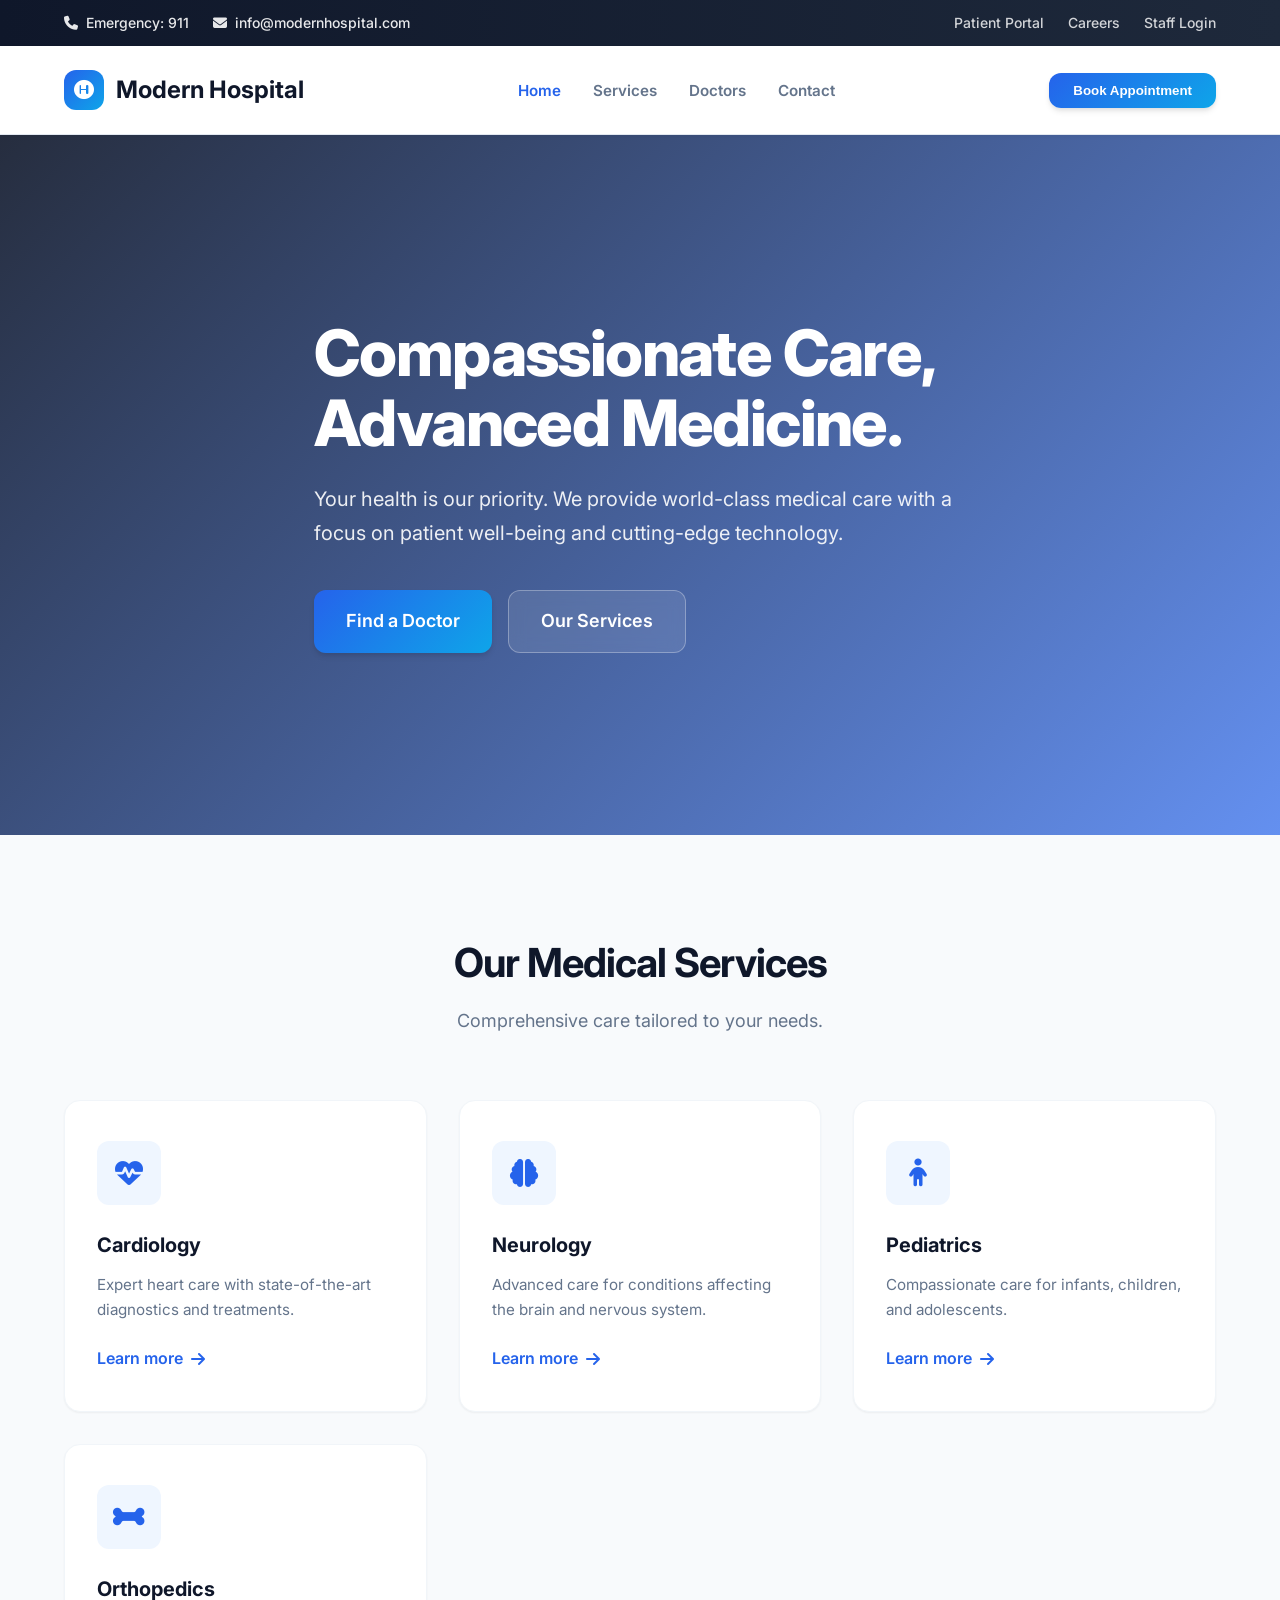
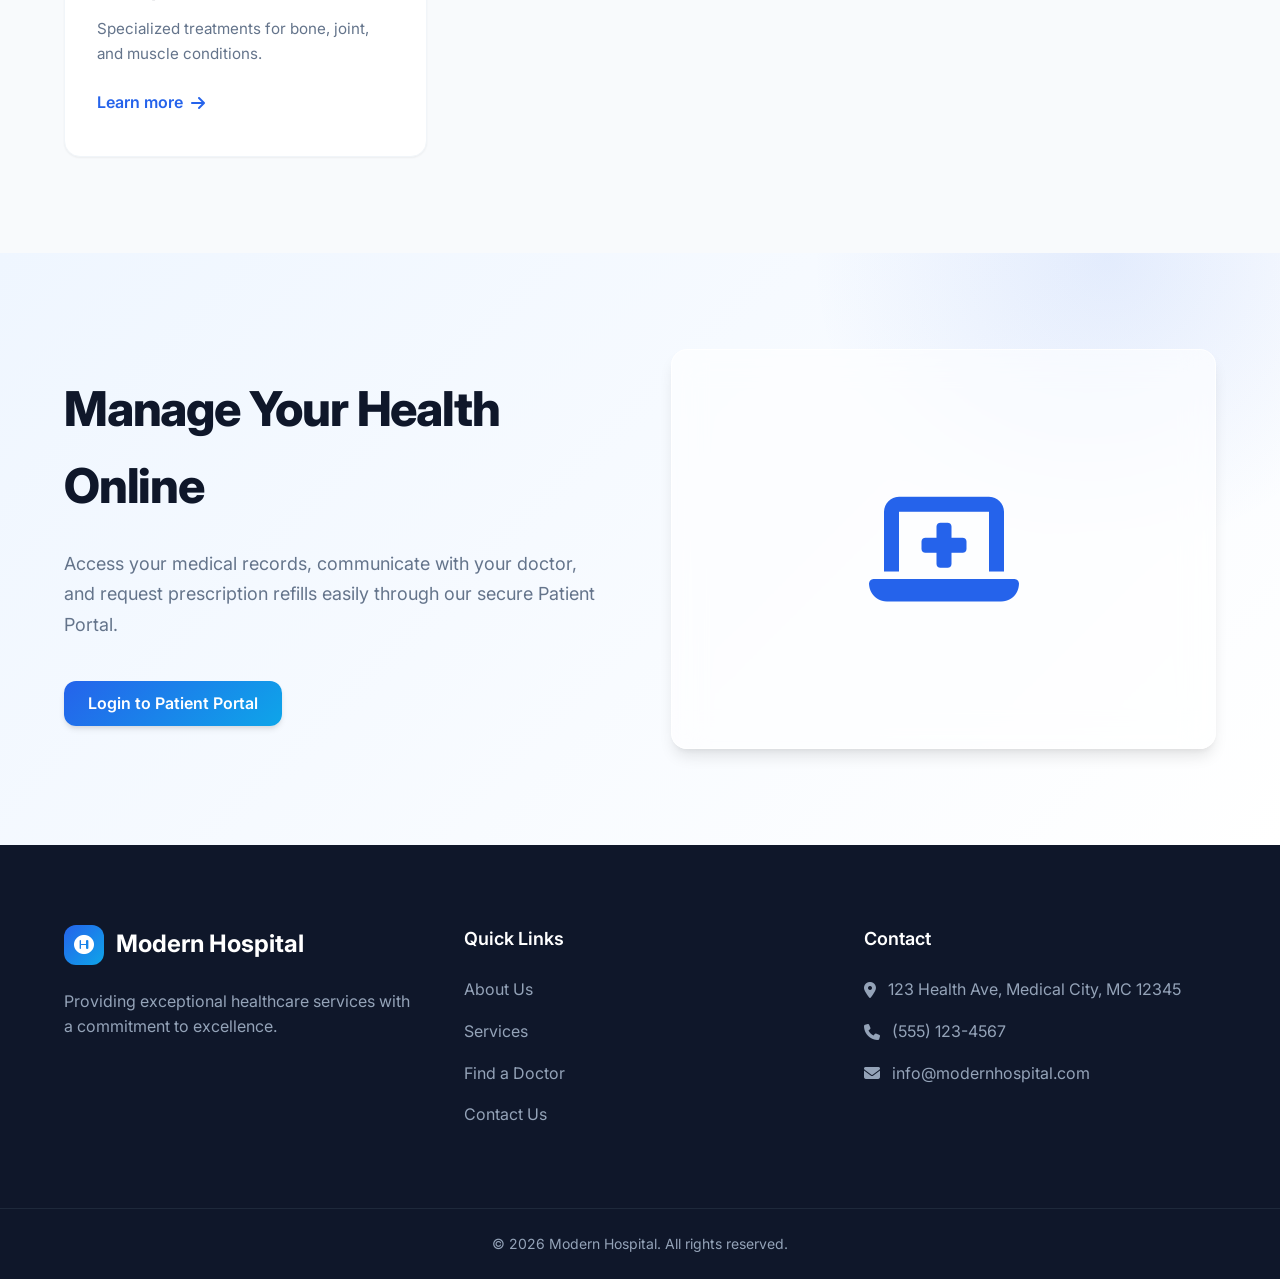
==== index.html @ 38a1ebb5 "Add files via upload" ====
<!DOCTYPE html>
<html lang="en">
<head>
    <meta charset="UTF-8">
    <meta name="viewport" content="width=device-width, initial-scale=1.0">
    <meta name="description" content="Modern and Trustworthy Hospital - Providing world-class healthcare.">
    <title>Modern Hospital | World-Class Healthcare</title>
    <link rel="stylesheet" href="style.css">
    <!-- Google Fonts -->
    <link rel="preconnect" href="https://fonts.googleapis.com">
    <link rel="preconnect" href="https://fonts.gstatic.com" crossorigin>
    <link href="https://fonts.googleapis.com/css2?family=Inter:wght@300;400;500;600;700&display=swap" rel="stylesheet">
    <!-- FontAwesome for icons -->
    <link rel="stylesheet" href="https://cdnjs.cloudflare.com/ajax/libs/font-awesome/6.4.0/css/all.min.css">
</head>
<body>
    <!-- Top Bar -->
    <div class="top-bar">
        <div class="container top-bar-content">
            <div class="contact-info">
                <span><i class="fas fa-phone"></i> Emergency: 911</span>
                <span><i class="fas fa-envelope"></i> info@modernhospital.com</span>
            </div>
            <div class="quick-links" id="topbarLinks">
                <!-- Dynamically populated by JS based on Auth state -->
                <a href="login.html">Patient Portal</a>
                <a href="#">Careers</a>
                <a href="login.html">Staff Login</a>
            </div>
        </div>
    </div>

    <!-- Header / Navigation -->
    <header class="header">
        <div class="container header-content">
            <div class="logo">
                <i class="fas fa-hospital-symbol"></i>
                <span>Modern <strong>Hospital</strong></span>
            </div>
            <nav class="main-nav">
                <ul>
                    <li><a href="index.html" class="active">Home</a></li>
                    <li><a href="#services">Services</a></li>
                    <li><a href="doctors.html">Doctors</a></li>
                    <li><a href="#contact">Contact</a></li>
                </ul>
            </nav>
            <div class="header-actions" id="headerActions">
                <button class="btn btn-primary" onclick="handleBookAppointment()">Book Appointment</button>
            </div>
        </div>
    </header>

    <!-- Hero Section -->
    <section id="about" class="hero">
        <div class="hero-overlay"></div>
        <div class="container hero-content">
            <h1>Compassionate Care, <br>Advanced Medicine.</h1>
            <p>Your health is our priority. We provide world-class medical care with a focus on patient well-being and cutting-edge technology.</p>
            <div class="hero-buttons">
                <a href="doctors.html" class="btn btn-primary btn-large">Find a Doctor</a>
                <a href="#services" class="btn btn-secondary btn-large">Our Services</a>
            </div>
        </div>
    </section>

    <!-- Services Overview -->
    <section id="services" class="services section">
        <div class="container">
            <div class="section-header">
                <h2>Our Medical Services</h2>
                <p>Comprehensive care tailored to your needs.</p>
            </div>
            <div class="services-grid">
                <!-- Cardiology -->
                <div class="service-card">
                    <div class="icon-wrapper">
                        <i class="fas fa-heartbeat"></i>
                    </div>
                    <h3>Cardiology</h3>
                    <p>Expert heart care with state-of-the-art diagnostics and treatments.</p>
                    <a href="#" class="service-link">Learn more <i class="fas fa-arrow-right"></i></a>
                </div>
                <!-- Neurology -->
                <div class="service-card">
                    <div class="icon-wrapper">
                        <i class="fas fa-brain"></i>
                    </div>
                    <h3>Neurology</h3>
                    <p>Advanced care for conditions affecting the brain and nervous system.</p>
                    <a href="#" class="service-link">Learn more <i class="fas fa-arrow-right"></i></a>
                </div>
                <!-- Pediatrics -->
                <div class="service-card">
                    <div class="icon-wrapper">
                        <i class="fas fa-child"></i>
                    </div>
                    <h3>Pediatrics</h3>
                    <p>Compassionate care for infants, children, and adolescents.</p>
                    <a href="#" class="service-link">Learn more <i class="fas fa-arrow-right"></i></a>
                </div>
                <!-- Orthopedics -->
                <div class="service-card">
                    <div class="icon-wrapper">
                        <i class="fas fa-bone"></i>
                    </div>
                    <h3>Orthopedics</h3>
                    <p>Specialized treatments for bone, joint, and muscle conditions.</p>
                    <a href="#" class="service-link">Learn more <i class="fas fa-arrow-right"></i></a>
                </div>
            </div>
        </div>
    </section>

    <!-- Patient Portal CTA -->
    <section class="portal-cta section">
        <div class="container portal-content">
            <div class="portal-text">
                <h2>Manage Your Health Online</h2>
                <p>Access your medical records, communicate with your doctor, and request prescription refills easily through our secure Patient Portal.</p>
                <a href="login.html" class="btn btn-primary">Login to Patient Portal</a>
            </div>
            <div class="portal-image-placeholder">
                <i class="fas fa-laptop-medical"></i>
            </div>
        </div>
    </section>

    <!-- Footer -->
    <footer id="contact" class="footer">
        <div class="container footer-content">
            <div class="footer-col">
                <div class="logo footer-logo">
                    <i class="fas fa-hospital-symbol"></i>
                    <span>Modern <strong>Hospital</strong></span>
                </div>
                <p>Providing exceptional healthcare services with a commitment to excellence.</p>
            </div>
            <div class="footer-col">
                <h3>Quick Links</h3>
                <ul>
                    <li><a href="#">About Us</a></li>
                    <li><a href="#">Services</a></li>
                    <li><a href="#">Find a Doctor</a></li>
                    <li><a href="#">Contact Us</a></li>
                </ul>
            </div>
            <div class="footer-col">
                <h3>Contact</h3>
                <p><i class="fas fa-map-marker-alt"></i> 123 Health Ave, Medical City, MC 12345</p>
                <p><i class="fas fa-phone"></i> (555) 123-4567</p>
                <p><i class="fas fa-envelope"></i> info@modernhospital.com</p>
            </div>
        </div>
        <div class="footer-bottom">
            <p>&copy; 2026 Modern Hospital. All rights reserved.</p>
        </div>
    </footer>

    <!-- Booking Modal -->
    <div id="bookingModal" class="modal-overlay" style="display:none; position:fixed; top:0; left:0; right:0; bottom:0; background:rgba(0,0,0,0.5); z-index:9999; align-items:center; justify-content:center;">
        <div class="modal-content" style="background:white; padding:30px; border-radius:15px; width:100%; max-width:400px;">
            <div style="display:flex; justify-content:space-between; margin-bottom:20px;">
                <h3>Book an Appointment</h3>
                <button onclick="ui.closeBookingModal()" style="background:none; border:none; font-size:1.5rem; cursor:pointer;">&times;</button>
            </div>
            <form id="bookingForm">
                <div style="margin-bottom:15px;">
                    <label style="display:block; margin-bottom:5px;">Select Doctor</label>
                    <select id="doctorId" required style="width:100%; padding:10px; border-radius:8px; border:1px solid #ccc;">
                        <option value="2">Dr. Sarah Jenkins (Neurology)</option>
                        <option value="3">Dr. Robert Chen (Cardiology)</option>
                    </select>
                </div>
                <div style="margin-bottom:20px;">
                    <label style="display:block; margin-bottom:5px;">Appointment Date</label>
                    <input type="datetime-local" id="appointmentDate" required style="width:100%; padding:10px; border-radius:8px; border:1px solid #ccc;">
                </div>
                <button type="submit" class="btn btn-primary" style="width:100%;">Confirm Booking</button>
            </form>
        </div>
    </div>

    <!-- Modular JS -->
    <script src="auth.js"></script>
    <script src="api.js"></script>
    <script src="ui.js"></script>
    <script src="script.js"></script>
</body>
</html>
---- style.css ----
/* ==========================================================================
   NexusHealth - Elite Public Website Theme
   (Aligned with Admin Dashboard Design System)
   ========================================================================== */

/* CSS Reset & Variables */
@import url('https://fonts.googleapis.com/css2?family=Inter:wght@300;400;500;600;700&display=swap');

:root {
    /* Elite Color Palette */
    --primary: #2563EB;
    --primary-light: #eff6ff;
    --secondary: #0EA5E9;
    --accent: #22C55E;
    --accent-light: #f0fdf4;
    --danger: #EF4444;
    --background: #F8FAFC;
    --surface: #FFFFFF;
    
    /* Typography */
    --text-main: #0f172a;
    --text-muted: #64748b;
    --text-inverse: #ffffff;
    
    /* Borders */
    --border-color: #e2e8f0;
    --border-light: #f1f5f9;

    /* Shadows & Elevation */
    --shadow-sm: 0 1px 2px 0 rgba(0, 0, 0, 0.05);
    --shadow-md: 0 4px 6px -1px rgba(0, 0, 0, 0.1), 0 2px 4px -1px rgba(0, 0, 0, 0.06);
    --shadow-lg: 0 10px 15px -3px rgba(0, 0, 0, 0.1), 0 4px 6px -2px rgba(0, 0, 0, 0.05);
    --shadow-hover: 0 20px 25px -5px rgba(0, 0, 0, 0.1), 0 10px 10px -5px rgba(0, 0, 0, 0.04);
    
    /* Transitions */
    --transition-fast: 150ms cubic-bezier(0.4, 0, 0.2, 1);
    --transition-normal: 300ms cubic-bezier(0.4, 0, 0.2, 1);
    
    /* Dimensions */
    --border-radius-md: 12px;
    --border-radius-lg: 16px;
    --border-radius-full: 9999px;
}

* {
    margin: 0;
    padding: 0;
    box-sizing: border-box;
}

body {
    font-family: 'Inter', -apple-system, BlinkMacSystemFont, "Segoe UI", Roboto, sans-serif;
    color: var(--text-main);
    line-height: 1.6;
    background-color: var(--background);
    -webkit-font-smoothing: antialiased;
}

a {
    text-decoration: none;
    color: var(--primary);
    transition: all var(--transition-fast);
}

ul {
    list-style: none;
}

.container {
    max-width: 1200px;
    margin: 0 auto;
    padding: 0 24px;
}

.section {
    padding: 96px 0;
}

.section-header {
    text-align: center;
    margin-bottom: 64px;
}

.section-header h2 {
    font-size: 2.5rem;
    font-weight: 700;
    color: var(--text-main);
    margin-bottom: 12px;
    letter-spacing: -0.025em;
}

.section-header p {
    color: var(--text-muted);
    font-size: 1.125rem;
    max-width: 600px;
    margin: 0 auto;
}

/* Buttons */
.btn {
    display: inline-flex;
    align-items: center;
    justify-content: center;
    padding: 10px 24px;
    border-radius: var(--border-radius-md);
    font-weight: 600;
    text-align: center;
    cursor: pointer;
    border: none;
    transition: all var(--transition-normal);
}

.btn-primary {
    background: linear-gradient(135deg, var(--primary), var(--secondary));
    color: var(--text-inverse);
    box-shadow: var(--shadow-md);
}

.btn-primary:hover {
    box-shadow: var(--shadow-lg);
    transform: translateY(-2px);
    color: var(--text-inverse);
}

.btn-secondary {
    background-color: rgba(255, 255, 255, 0.1);
    backdrop-filter: blur(8px);
    -webkit-backdrop-filter: blur(8px);
    border: 1px solid rgba(255, 255, 255, 0.3);
    color: var(--text-inverse);
}

.btn-secondary:hover {
    background-color: var(--surface);
    color: var(--primary);
}

.btn-large {
    padding: 16px 32px;
    font-size: 1.125rem;
}

/* Top Bar */
.top-bar {
    background: linear-gradient(90deg, #0f172a, #1e293b);
    color: var(--text-inverse);
    font-size: 0.875rem;
    padding: 12px 0;
    font-weight: 500;
}

.top-bar-content {
    display: flex;
    justify-content: space-between;
    align-items: center;
}

.contact-info {
    display: flex;
    gap: 24px;
}

.contact-info span {
    display: flex;
    align-items: center;
    gap: 8px;
    opacity: 0.9;
}

.quick-links {
    display: flex;
    gap: 24px;
}

.quick-links a {
    color: var(--text-inverse);
    opacity: 0.8;
}

.quick-links a:hover {
    opacity: 1;
}

/* Header */
.header {
    background-color: rgba(255, 255, 255, 0.95);
    backdrop-filter: blur(12px);
    -webkit-backdrop-filter: blur(12px);
    border-bottom: 1px solid var(--border-color);
    position: sticky;
    top: 0;
    z-index: 100;
    transition: all var(--transition-normal);
}

.header-content {
    display: flex;
    justify-content: space-between;
    align-items: center;
    height: 88px;
}

.logo {
    display: flex;
    align-items: center;
    font-size: 1.5rem;
    font-weight: 700;
    color: var(--text-main);
    gap: 12px;
}

.logo i {
    width: 40px;
    height: 40px;
    border-radius: var(--border-radius-md);
    background: linear-gradient(135deg, var(--primary), var(--secondary));
    color: white;
    display: flex;
    align-items: center;
    justify-content: center;
    font-size: 1.25rem;
}

.main-nav ul {
    display: flex;
    gap: 32px;
}

.main-nav a {
    color: var(--text-muted);
    font-weight: 600;
    font-size: 0.95rem;
}

.main-nav a:hover, .main-nav a.active {
    color: var(--primary);
}

/* Hero Section */
.hero {
    position: relative;
    background: url('https://images.unsplash.com/photo-1519494026892-80bbd2d6fd0d?q=80&w=2053&auto=format&fit=crop') center/cover no-repeat;
    height: 700px;
    display: flex;
    align-items: center;
}

.hero-overlay {
    position: absolute;
    top: 0;
    left: 0;
    width: 100%;
    height: 100%;
    background: linear-gradient(135deg, rgba(15, 23, 42, 0.9) 0%, rgba(37, 99, 235, 0.7) 100%);
}

.hero-content {
    position: relative;
    z-index: 1;
    color: var(--text-inverse);
    max-width: 700px;
}

.hero-content h1 {
    font-size: 4rem;
    line-height: 1.1;
    margin-bottom: 24px;
    font-weight: 800;
    letter-spacing: -0.025em;
}

.hero-content p {
    font-size: 1.25rem;
    margin-bottom: 40px;
    opacity: 0.9;
    line-height: 1.7;
}

.hero-buttons {
    display: flex;
    gap: 16px;
}

/* Services */
.services {
    background-color: var(--background);
}

.services-grid {
    display: grid;
    grid-template-columns: repeat(auto-fit, minmax(280px, 1fr));
    gap: 32px;
}

.service-card {
    background-color: var(--surface);
    border-radius: var(--border-radius-lg);
    padding: 40px 32px;
    transition: all var(--transition-normal);
    border: 1px solid var(--border-light);
    box-shadow: var(--shadow-sm);
}

.service-card:hover {
    transform: translateY(-8px);
    box-shadow: var(--shadow-hover);
    border-color: var(--primary-light);
}

.icon-wrapper {
    width: 64px;
    height: 64px;
    background-color: var(--primary-light);
    color: var(--primary);
    border-radius: var(--border-radius-md);
    display: flex;
    justify-content: center;
    align-items: center;
    font-size: 1.75rem;
    margin-bottom: 24px;
    transition: all var(--transition-fast);
}

.service-card:hover .icon-wrapper {
    background: linear-gradient(135deg, var(--primary), var(--secondary));
    color: var(--text-inverse);
    box-shadow: var(--shadow-md);
}

.service-card h3 {
    margin-bottom: 12px;
    color: var(--text-main);
    font-weight: 700;
    font-size: 1.25rem;
}

.service-card p {
    color: var(--text-muted);
    margin-bottom: 24px;
    font-size: 0.95rem;
    line-height: 1.6;
}

.service-link {
    font-weight: 600;
    display: inline-flex;
    align-items: center;
    gap: 8px;
}

.service-link:hover {
    gap: 12px;
}

/* Portal CTA (Glassmorphism inspired by Admin Dashboard) */
.portal-cta {
    background: linear-gradient(135deg, var(--primary-light) 0%, var(--surface) 100%);
    position: relative;
    overflow: hidden;
}

.portal-cta::before {
    content: '';
    position: absolute;
    top: -50%;
    right: -10%;
    width: 600px;
    height: 600px;
    background: radial-gradient(circle, rgba(37,99,235,0.1) 0%, rgba(255,255,255,0) 70%);
    border-radius: 50%;
}

.portal-content {
    display: flex;
    align-items: center;
    justify-content: space-between;
    gap: 64px;
    position: relative;
    z-index: 1;
}

.portal-text {
    flex: 1;
}

.portal-text h2 {
    font-size: 3rem;
    color: var(--text-main);
    margin-bottom: 24px;
    font-weight: 800;
    letter-spacing: -0.025em;
}

.portal-text p {
    font-size: 1.125rem;
    color: var(--text-muted);
    margin-bottom: 40px;
    line-height: 1.7;
}

.portal-image-placeholder {
    flex: 1;
    display: flex;
    justify-content: center;
    align-items: center;
    height: 400px;
    background: rgba(255, 255, 255, 0.6);
    backdrop-filter: blur(16px);
    -webkit-backdrop-filter: blur(16px);
    border: 1px solid rgba(255, 255, 255, 0.8);
    border-radius: var(--border-radius-lg);
    box-shadow: var(--shadow-lg);
    color: var(--primary);
    font-size: 120px;
}

/* Footer */
.footer {
    background-color: #0f172a;
    color: #94a3b8;
    padding: 80px 0 24px;
}

.footer-content {
    display: grid;
    grid-template-columns: repeat(auto-fit, minmax(250px, 1fr));
    gap: 48px;
    margin-bottom: 64px;
}

.footer-logo {
    color: var(--text-inverse);
    margin-bottom: 24px;
}

.footer-col h3 {
    color: var(--text-inverse);
    margin-bottom: 24px;
    font-size: 1.125rem;
    font-weight: 600;
}

.footer-col ul li {
    margin-bottom: 16px;
}

.footer-col a {
    color: #94a3b8;
    transition: color var(--transition-fast);
}

.footer-col a:hover {
    color: var(--text-inverse);
}

.footer-col p {
    margin-bottom: 16px;
    display: flex;
    align-items: center;
    gap: 12px;
}

.footer-bottom {
    text-align: center;
    padding-top: 24px;
    border-top: 1px solid #1e293b;
    font-size: 0.875rem;
}

/* Responsive */
@media (max-width: 768px) {
    .top-bar { display: none; }
    
    .header-content {
        flex-direction: column;
        height: auto;
        padding: 20px 0;
        gap: 20px;
    }
    
    .main-nav ul {
        flex-wrap: wrap;
        justify-content: center;
        gap: 16px;
    }
    
    .hero-content h1 {
        font-size: 2.5rem;
    }
    
    .portal-content {
        flex-direction: column;
        text-align: center;
    }
    
    .portal-image-placeholder {
        width: 100%;
        height: 250px;
    }
}
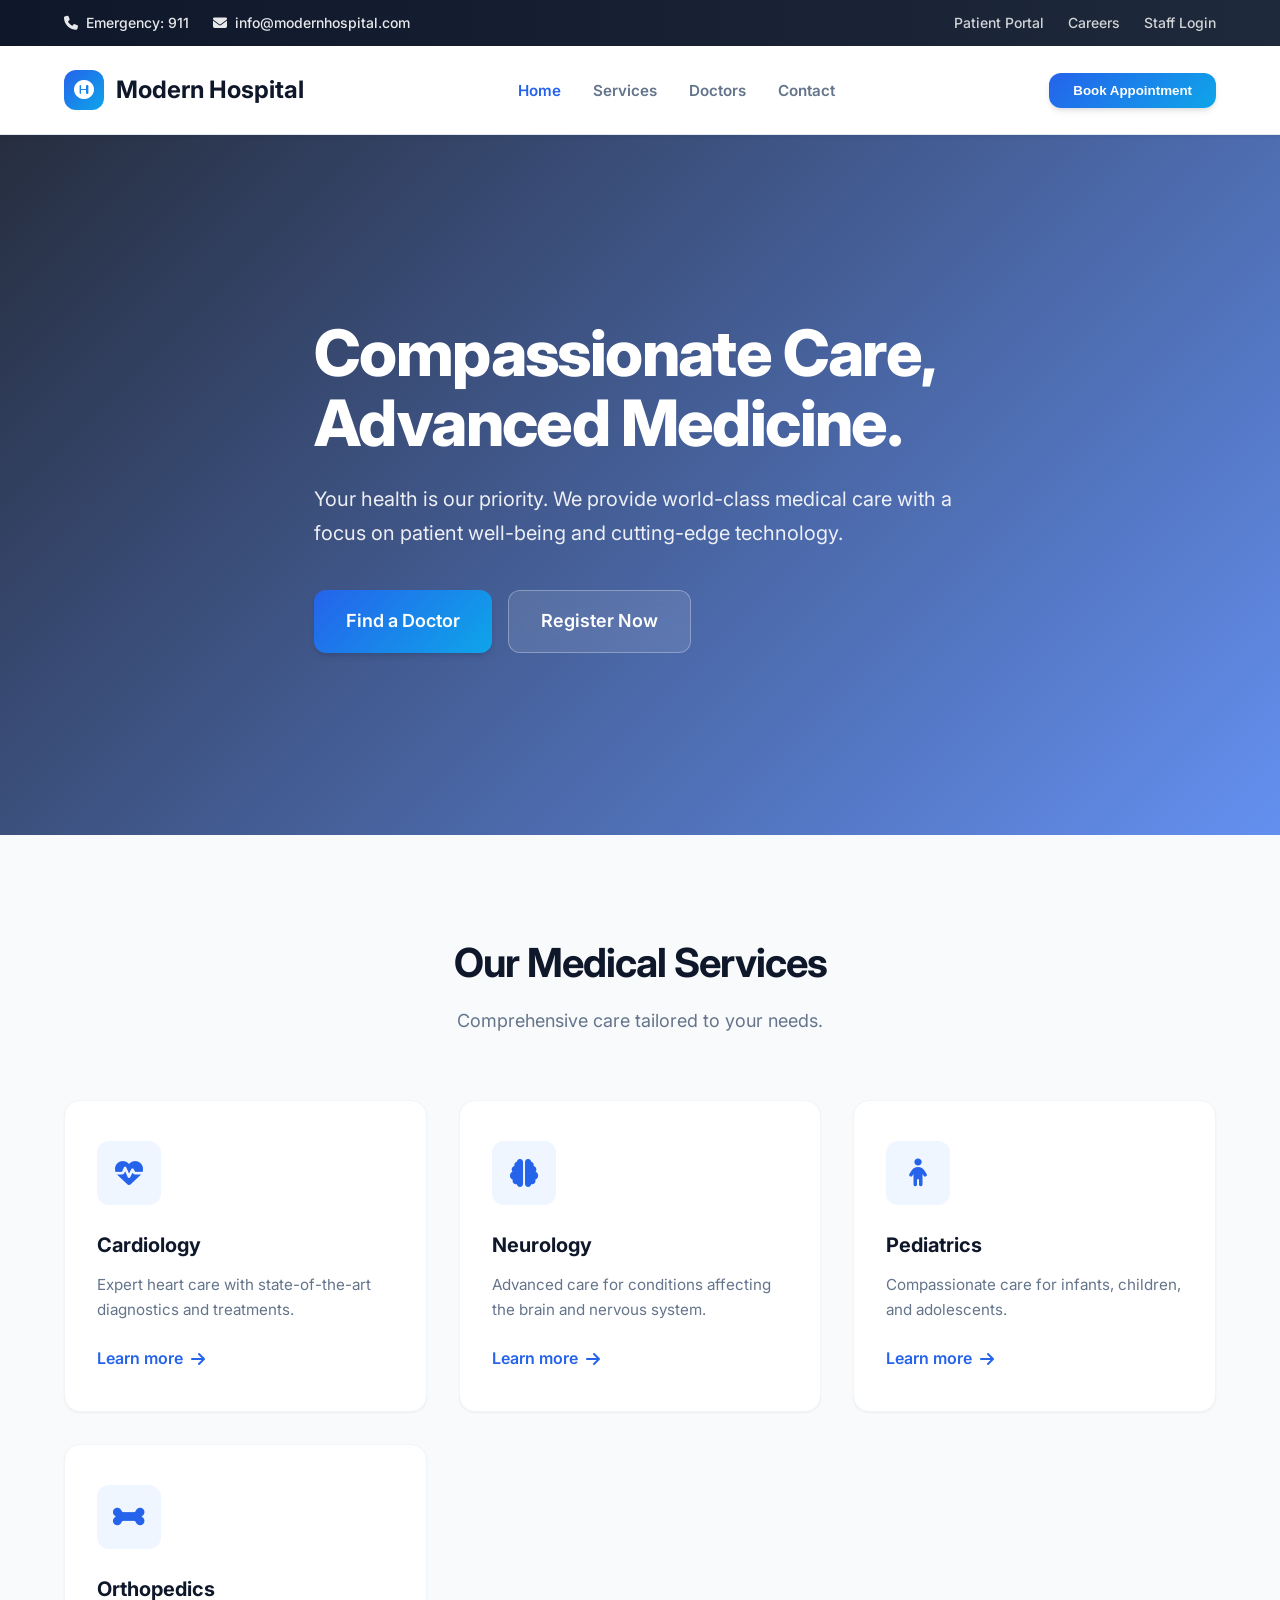
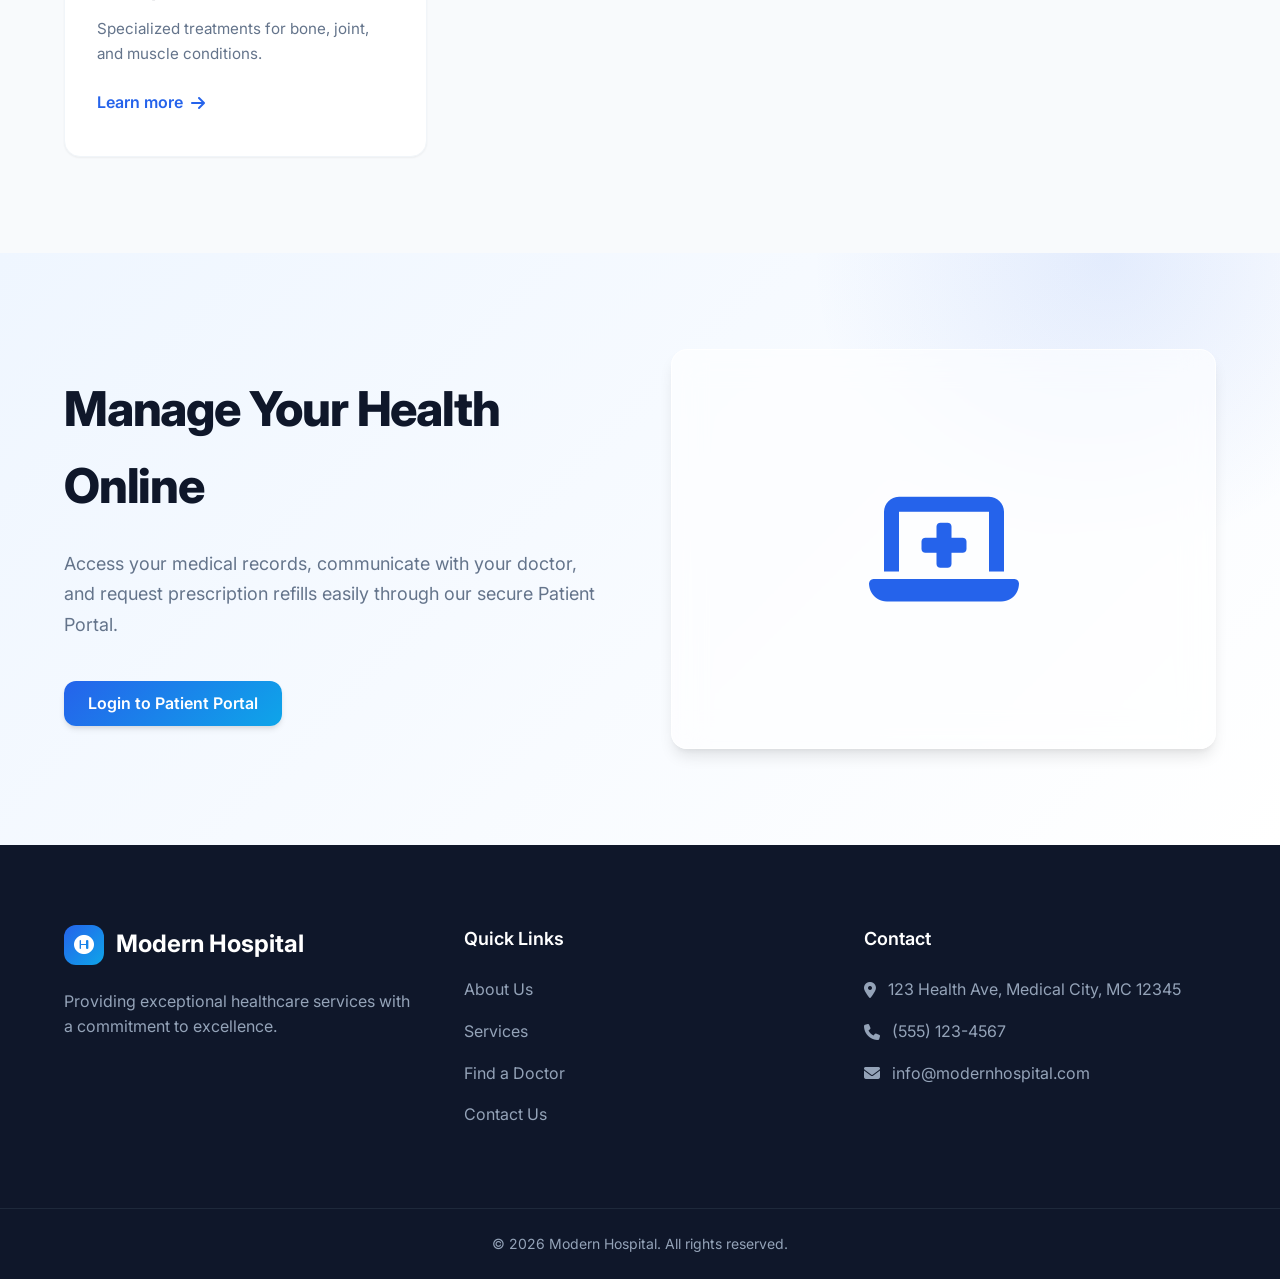
==== commit d31fa083: "Add files via upload" ====
--- a/index.html
+++ b/index.html
@@ -23,9 +23,9 @@
             </div>
             <div class="quick-links" id="topbarLinks">
                 <!-- Dynamically populated by JS based on Auth state -->
-                <a href="login.html">Patient Portal</a>
+                <a href="login.html?role=patient">Patient Portal</a>
                 <a href="#">Careers</a>
-                <a href="login.html">Staff Login</a>
+                <a href="login.html?role=staff">Staff Login</a>
             </div>
         </div>
     </div>
@@ -39,7 +39,7 @@
             </div>
             <nav class="main-nav">
                 <ul>
-                    <li><a href="index.html" class="active">Home</a></li>
+                    <li><a href="#about" class="active">Home</a></li>
                     <li><a href="#services">Services</a></li>
                     <li><a href="doctors.html">Doctors</a></li>
                     <li><a href="#contact">Contact</a></li>
@@ -59,7 +59,7 @@
             <p>Your health is our priority. We provide world-class medical care with a focus on patient well-being and cutting-edge technology.</p>
             <div class="hero-buttons">
                 <a href="doctors.html" class="btn btn-primary btn-large">Find a Doctor</a>
-                <a href="#services" class="btn btn-secondary btn-large">Our Services</a>
+                <a href="register.html" class="btn btn-secondary btn-large">Register Now</a>
             </div>
         </div>
     </section>
@@ -118,7 +118,7 @@
             <div class="portal-text">
                 <h2>Manage Your Health Online</h2>
                 <p>Access your medical records, communicate with your doctor, and request prescription refills easily through our secure Patient Portal.</p>
-                <a href="login.html" class="btn btn-primary">Login to Patient Portal</a>
+                <a href="login.html?role=patient" class="btn btn-primary">Login to Patient Portal</a>
             </div>
             <div class="portal-image-placeholder">
                 <i class="fas fa-laptop-medical"></i>
--- a/style.css
+++ b/style.css
@@ -1,10 +1,6 @@
-/* ==========================================================================
-   NexusHealth - Elite Public Website Theme
-   (Aligned with Admin Dashboard Design System)
-   ========================================================================== */
-
-/* CSS Reset & Variables */
-@import url('https://fonts.googleapis.com/css2?family=Inter:wght@300;400;500;600;700&display=swap');
+html {
+    scroll-behavior: smooth;
+}
 
 :root {
     /* Elite Color Palette */
@@ -498,3 +494,67 @@
         height: 250px;
     }
 }
+
+/* ==========================================================================
+   Registration Page Styles
+   ========================================================================== */
+.register-page {
+    display: flex;
+    align-items: center;
+    justify-content: center;
+    min-height: 100vh;
+    background: linear-gradient(135deg, #f0f9ff 0%, #e0f2fe 100%);
+    padding: 20px;
+}
+.register-card {
+    background: rgba(255, 255, 255, 0.9);
+    backdrop-filter: blur(16px);
+    padding: 40px;
+    border-radius: 20px;
+    box-shadow: 0 20px 40px rgba(0,0,0,0.08);
+    width: 100%;
+    max-width: 500px;
+    text-align: center;
+    border: 1px solid rgba(255,255,255,0.4);
+}
+.form-grid {
+    display: grid;
+    grid-template-columns: 1fr 1fr;
+    gap: 15px;
+    text-align: left;
+}
+.form-group.full-width {
+    grid-column: span 2;
+}
+.btn-register {
+    width: 100%;
+    padding: 12px;
+    background: #2563eb;
+    color: white;
+    border: none;
+    border-radius: 10px;
+    font-size: 1rem;
+    font-weight: 600;
+    cursor: pointer;
+    transition: all 0.3s;
+    margin-top: 10px;
+}
+.btn-register:hover {
+    background: #1d4ed8;
+    transform: translateY(-2px);
+    box-shadow: 0 10px 15px -3px rgba(37, 99, 235, 0.3);
+}
+#message {
+    margin-top: 15px;
+    font-size: 0.9rem;
+    padding: 10px;
+    border-radius: 8px;
+    display: none;
+}
+.msg-error { background: #fee2e2; color: #ef4444; }
+.msg-success { background: #dcfce7; color: #16a34a; }
+
+@media (max-width: 480px) {
+    .form-grid { grid-template-columns: 1fr; }
+    .form-group.full-width { grid-column: span 1; }
+}
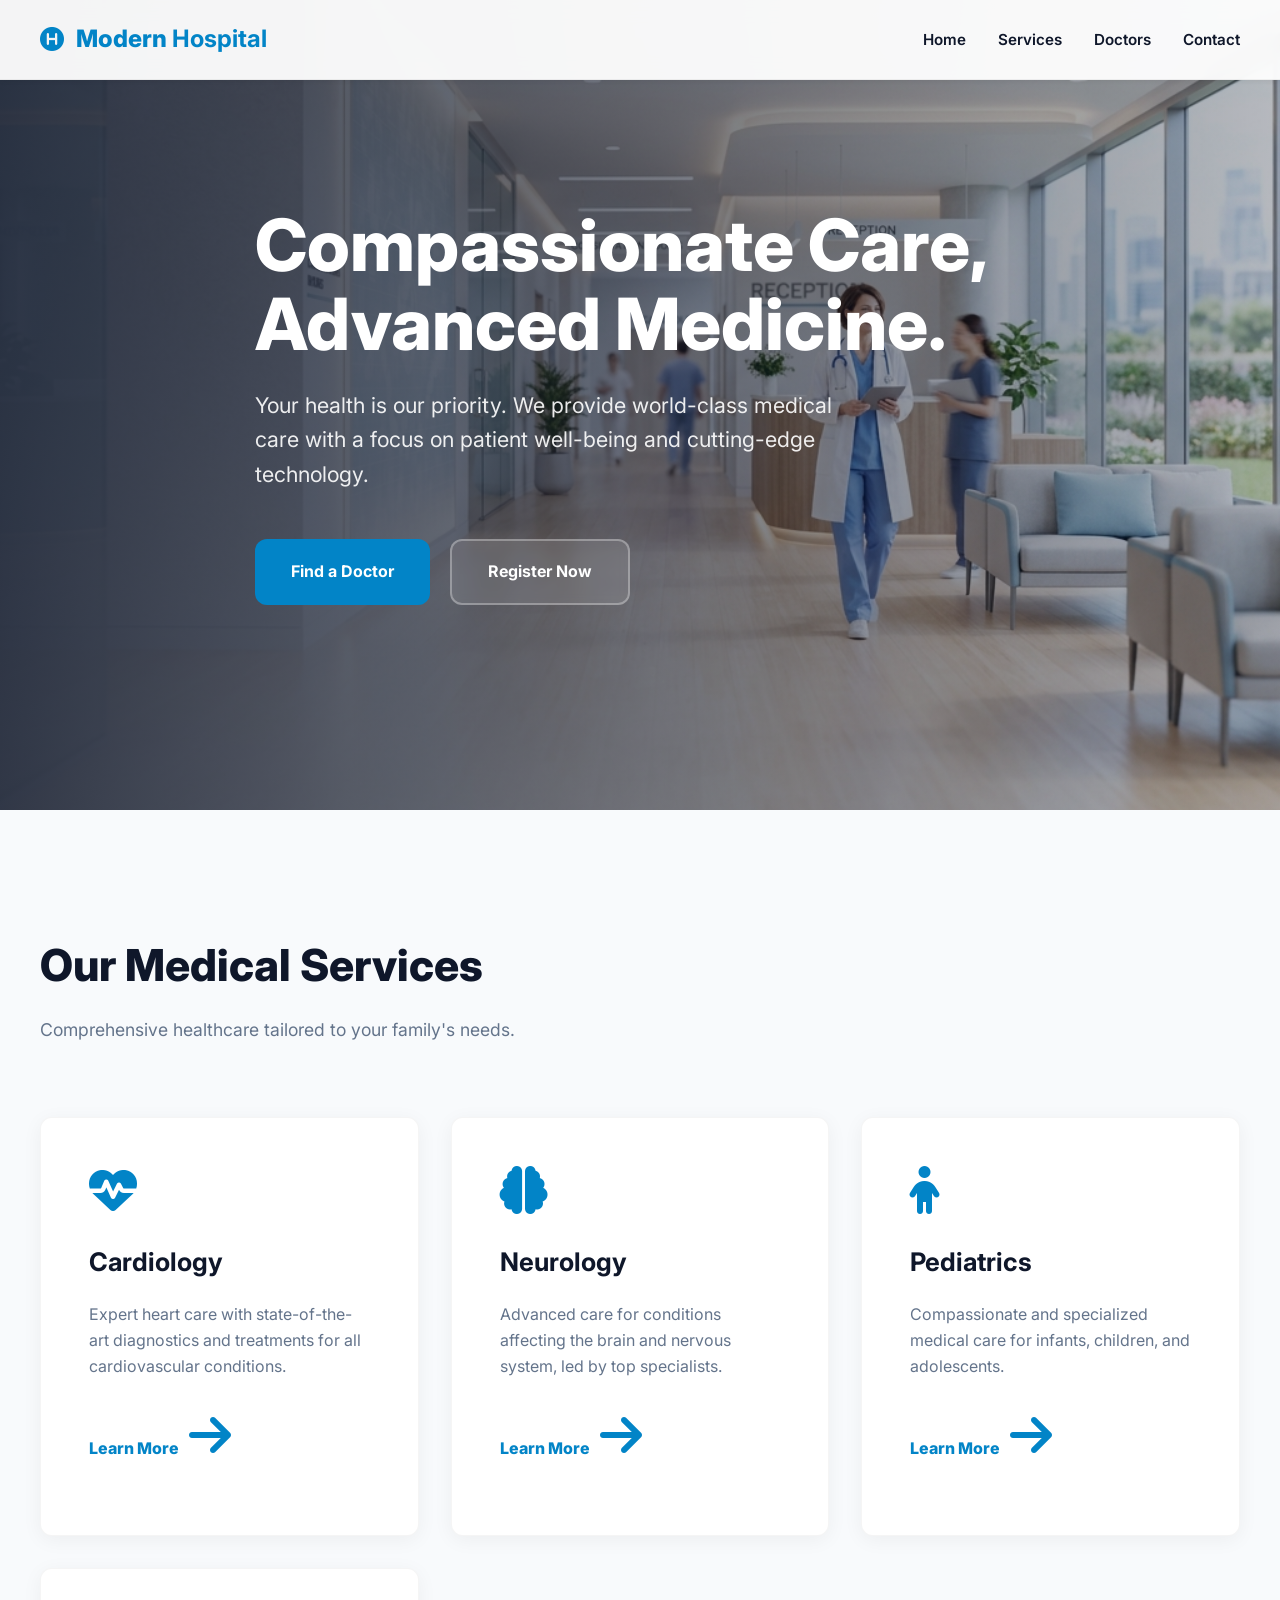
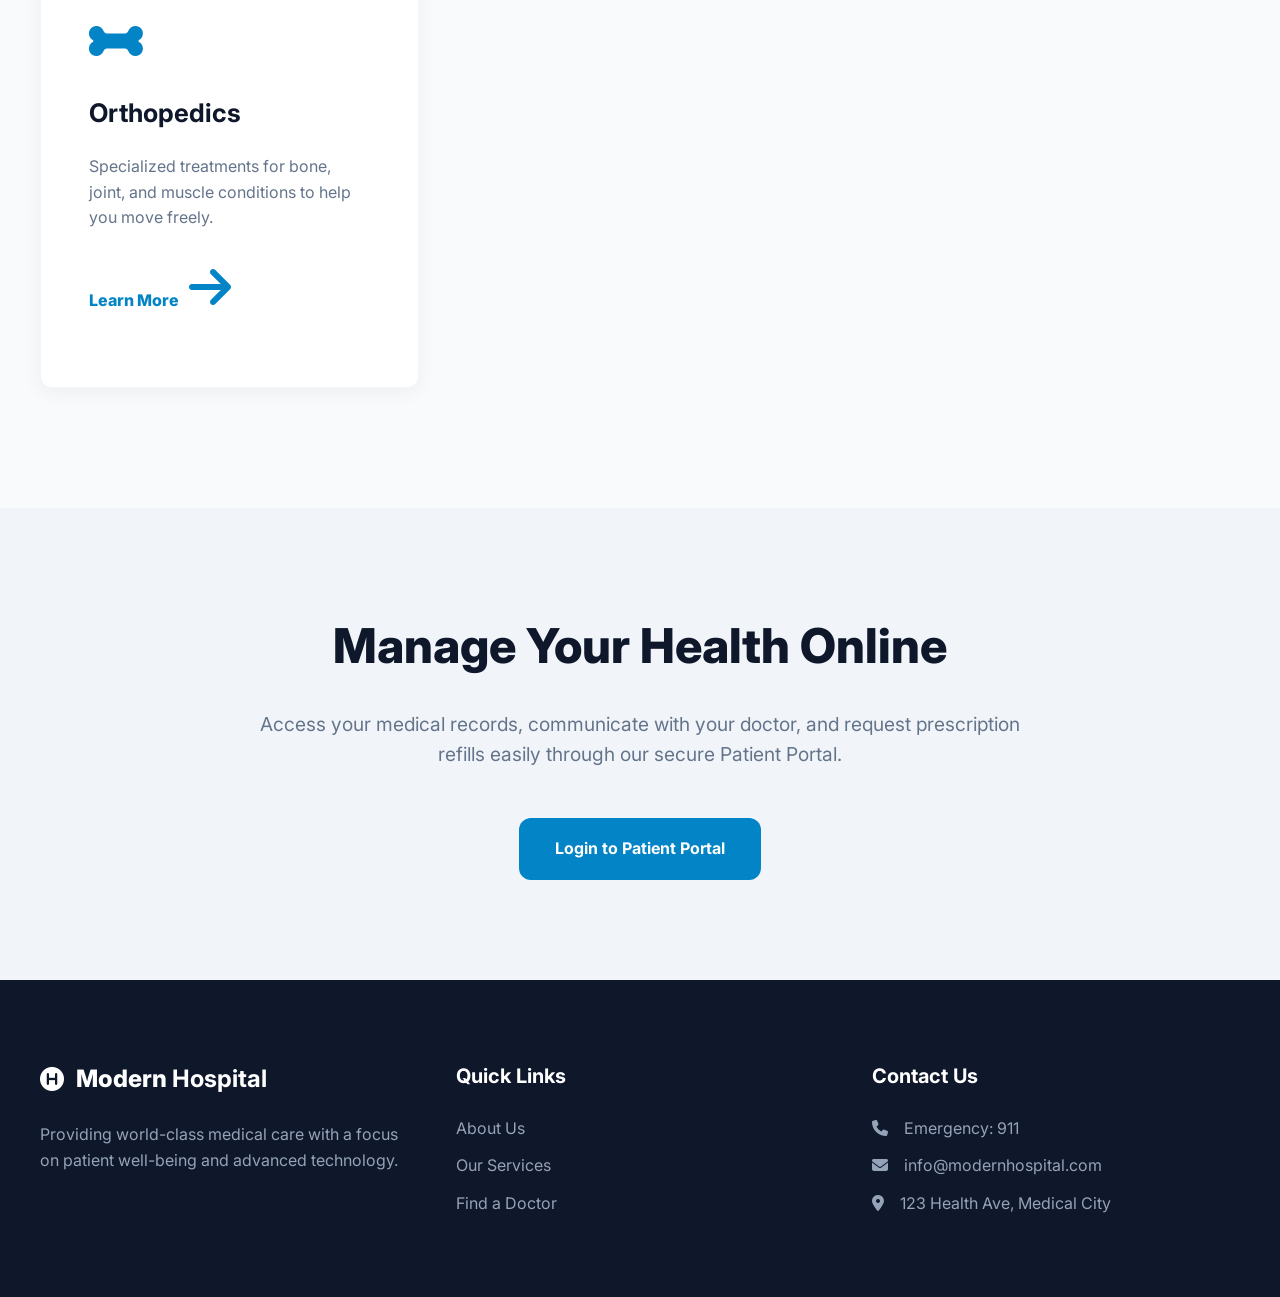
==== commit c306a2c9: "Add files via upload" ====
--- a/index.html
+++ b/index.html
@@ -3,50 +3,30 @@
 <head>
     <meta charset="UTF-8">
     <meta name="viewport" content="width=device-width, initial-scale=1.0">
-    <meta name="description" content="Modern and Trustworthy Hospital - Providing world-class healthcare.">
-    <title>Modern Hospital | World-Class Healthcare</title>
-    <link rel="stylesheet" href="style.css">
-    <!-- Google Fonts -->
-    <link rel="preconnect" href="https://fonts.googleapis.com">
-    <link rel="preconnect" href="https://fonts.gstatic.com" crossorigin>
-    <link href="https://fonts.googleapis.com/css2?family=Inter:wght@300;400;500;600;700&display=swap" rel="stylesheet">
-    <!-- FontAwesome for icons -->
+    <meta name="description" content="Modern Hospital - World-class healthcare and compassionate medical care.">
+    <title>Modern Hospital | Compassionate Care, Advanced Medicine.</title>
+    <link rel="stylesheet" href="style.css?v=elite_v1">
     <link rel="stylesheet" href="https://cdnjs.cloudflare.com/ajax/libs/font-awesome/6.4.0/css/all.min.css">
 </head>
 <body>
-    <!-- Top Bar -->
-    <div class="top-bar">
-        <div class="container top-bar-content">
-            <div class="contact-info">
-                <span><i class="fas fa-phone"></i> Emergency: 911</span>
-                <span><i class="fas fa-envelope"></i> info@modernhospital.com</span>
-            </div>
-            <div class="quick-links" id="topbarLinks">
-                <!-- Dynamically populated by JS based on Auth state -->
-                <a href="login.html?role=patient">Patient Portal</a>
-                <a href="#">Careers</a>
-                <a href="login.html?role=staff">Staff Login</a>
-            </div>
-        </div>
-    </div>
 
     <!-- Header / Navigation -->
     <header class="header">
-        <div class="container header-content">
-            <div class="logo">
+        <div class="header-content">
+            <a href="index.html" class="logo">
                 <i class="fas fa-hospital-symbol"></i>
                 <span>Modern <strong>Hospital</strong></span>
-            </div>
+            </a>
             <nav class="main-nav">
                 <ul>
-                    <li><a href="#about" class="active">Home</a></li>
+                    <li><a href="#about">Home</a></li>
                     <li><a href="#services">Services</a></li>
                     <li><a href="doctors.html">Doctors</a></li>
                     <li><a href="#contact">Contact</a></li>
                 </ul>
             </nav>
-            <div class="header-actions" id="headerActions">
-                <button class="btn btn-primary" onclick="handleBookAppointment()">Book Appointment</button>
+            <div class="mobile-menu-toggle" id="mobileMenuToggle">
+                <i class="fas fa-bars"></i>
             </div>
         </div>
     </header>
@@ -54,137 +34,94 @@
     <!-- Hero Section -->
     <section id="about" class="hero">
         <div class="hero-overlay"></div>
-        <div class="container hero-content">
+        <div class="hero-content">
             <h1>Compassionate Care, <br>Advanced Medicine.</h1>
             <p>Your health is our priority. We provide world-class medical care with a focus on patient well-being and cutting-edge technology.</p>
             <div class="hero-buttons">
-                <a href="doctors.html" class="btn btn-primary btn-large">Find a Doctor</a>
-                <a href="register.html" class="btn btn-secondary btn-large">Register Now</a>
+                <a href="doctors.html" class="btn btn-primary">Find a Doctor</a>
+                <a href="register.html" class="btn btn-secondary">Register Now</a>
             </div>
         </div>
     </section>
 
     <!-- Services Overview -->
-    <section id="services" class="services section">
-        <div class="container">
-            <div class="section-header">
-                <h2>Our Medical Services</h2>
-                <p>Comprehensive care tailored to your needs.</p>
+    <section id="services" class="section">
+        <div class="section-header">
+            <h2>Our Medical Services</h2>
+            <p>Comprehensive healthcare tailored to your family's needs.</p>
+        </div>
+        <div class="services-grid">
+            <div class="service-card">
+                <i class="fas fa-heartbeat"></i>
+                <h3>Cardiology</h3>
+                <p>Expert heart care with state-of-the-art diagnostics and treatments for all cardiovascular conditions.</p>
+                <a href="#">Learn More <i class="fas fa-arrow-right"></i></a>
             </div>
-            <div class="services-grid">
-                <!-- Cardiology -->
-                <div class="service-card">
-                    <div class="icon-wrapper">
-                        <i class="fas fa-heartbeat"></i>
-                    </div>
-                    <h3>Cardiology</h3>
-                    <p>Expert heart care with state-of-the-art diagnostics and treatments.</p>
-                    <a href="#" class="service-link">Learn more <i class="fas fa-arrow-right"></i></a>
-                </div>
-                <!-- Neurology -->
-                <div class="service-card">
-                    <div class="icon-wrapper">
-                        <i class="fas fa-brain"></i>
-                    </div>
-                    <h3>Neurology</h3>
-                    <p>Advanced care for conditions affecting the brain and nervous system.</p>
-                    <a href="#" class="service-link">Learn more <i class="fas fa-arrow-right"></i></a>
-                </div>
-                <!-- Pediatrics -->
-                <div class="service-card">
-                    <div class="icon-wrapper">
-                        <i class="fas fa-child"></i>
-                    </div>
-                    <h3>Pediatrics</h3>
-                    <p>Compassionate care for infants, children, and adolescents.</p>
-                    <a href="#" class="service-link">Learn more <i class="fas fa-arrow-right"></i></a>
-                </div>
-                <!-- Orthopedics -->
-                <div class="service-card">
-                    <div class="icon-wrapper">
-                        <i class="fas fa-bone"></i>
-                    </div>
-                    <h3>Orthopedics</h3>
-                    <p>Specialized treatments for bone, joint, and muscle conditions.</p>
-                    <a href="#" class="service-link">Learn more <i class="fas fa-arrow-right"></i></a>
-                </div>
+            <div class="service-card">
+                <i class="fas fa-brain"></i>
+                <h3>Neurology</h3>
+                <p>Advanced care for conditions affecting the brain and nervous system, led by top specialists.</p>
+                <a href="#">Learn More <i class="fas fa-arrow-right"></i></a>
+            </div>
+            <div class="service-card">
+                <i class="fas fa-child"></i>
+                <h3>Pediatrics</h3>
+                <p>Compassionate and specialized medical care for infants, children, and adolescents.</p>
+                <a href="#">Learn More <i class="fas fa-arrow-right"></i></a>
+            </div>
+            <div class="service-card">
+                <i class="fas fa-bone"></i>
+                <h3>Orthopedics</h3>
+                <p>Specialized treatments for bone, joint, and muscle conditions to help you move freely.</p>
+                <a href="#">Learn More <i class="fas fa-arrow-right"></i></a>
             </div>
         </div>
     </section>
 
-    <!-- Patient Portal CTA -->
-    <section class="portal-cta section">
-        <div class="container portal-content">
-            <div class="portal-text">
-                <h2>Manage Your Health Online</h2>
-                <p>Access your medical records, communicate with your doctor, and request prescription refills easily through our secure Patient Portal.</p>
-                <a href="login.html?role=patient" class="btn btn-primary">Login to Patient Portal</a>
-            </div>
-            <div class="portal-image-placeholder">
-                <i class="fas fa-laptop-medical"></i>
-            </div>
+    <!-- Patient Portal Section -->
+    <section class="portal-section">
+        <div class="portal-content">
+            <h2>Manage Your Health Online</h2>
+            <p>Access your medical records, communicate with your doctor, and request prescription refills easily through our secure Patient Portal.</p>
+            <a href="login.html?role=patient" class="btn btn-primary">Login to Patient Portal</a>
         </div>
     </section>
 
     <!-- Footer -->
-    <footer id="contact" class="footer">
-        <div class="container footer-content">
-            <div class="footer-col">
-                <div class="logo footer-logo">
+    <footer id="contact" class="section" style="background: #0f172a; color: white; padding: 80px 40px;">
+        <div style="max-width: 1400px; margin: 0 auto; display: grid; grid-template-columns: repeat(auto-fit, minmax(250px, 1fr)); gap: 48px;">
+            <div>
+                <div class="logo" style="color: white; margin-bottom: 24px;">
                     <i class="fas fa-hospital-symbol"></i>
                     <span>Modern <strong>Hospital</strong></span>
                 </div>
-                <p>Providing exceptional healthcare services with a commitment to excellence.</p>
+                <p style="color: #94a3b8;">Providing world-class medical care with a focus on patient well-being and advanced technology.</p>
             </div>
-            <div class="footer-col">
-                <h3>Quick Links</h3>
-                <ul>
-                    <li><a href="#">About Us</a></li>
-                    <li><a href="#">Services</a></li>
-                    <li><a href="#">Find a Doctor</a></li>
-                    <li><a href="#">Contact Us</a></li>
+            <div>
+                <h4 style="margin-bottom: 24px; font-size: 1.25rem;">Quick Links</h4>
+                <ul style="list-style: none; display: grid; gap: 12px;">
+                    <li><a href="#" style="color: #94a3b8; text-decoration: none;">About Us</a></li>
+                    <li><a href="#" style="color: #94a3b8; text-decoration: none;">Our Services</a></li>
+                    <li><a href="#" style="color: #94a3b8; text-decoration: none;">Find a Doctor</a></li>
                 </ul>
             </div>
-            <div class="footer-col">
-                <h3>Contact</h3>
-                <p><i class="fas fa-map-marker-alt"></i> 123 Health Ave, Medical City, MC 12345</p>
-                <p><i class="fas fa-phone"></i> (555) 123-4567</p>
-                <p><i class="fas fa-envelope"></i> info@modernhospital.com</p>
+            <div>
+                <h4 style="margin-bottom: 24px; font-size: 1.25rem;">Contact Us</h4>
+                <p style="color: #94a3b8; margin-bottom: 12px;"><i class="fas fa-phone" style="margin-right: 12px;"></i> Emergency: 911</p>
+                <p style="color: #94a3b8; margin-bottom: 12px;"><i class="fas fa-envelope" style="margin-right: 12px;"></i> info@modernhospital.com</p>
+                <p style="color: #94a3b8;"><i class="fas fa-map-marker-alt" style="margin-right: 12px;"></i> 123 Health Ave, Medical City</p>
             </div>
-        </div>
-        <div class="footer-bottom">
-            <p>&copy; 2026 Modern Hospital. All rights reserved.</p>
         </div>
     </footer>
 
-    <!-- Booking Modal -->
-    <div id="bookingModal" class="modal-overlay" style="display:none; position:fixed; top:0; left:0; right:0; bottom:0; background:rgba(0,0,0,0.5); z-index:9999; align-items:center; justify-content:center;">
-        <div class="modal-content" style="background:white; padding:30px; border-radius:15px; width:100%; max-width:400px;">
-            <div style="display:flex; justify-content:space-between; margin-bottom:20px;">
-                <h3>Book an Appointment</h3>
-                <button onclick="ui.closeBookingModal()" style="background:none; border:none; font-size:1.5rem; cursor:pointer;">&times;</button>
-            </div>
-            <form id="bookingForm">
-                <div style="margin-bottom:15px;">
-                    <label style="display:block; margin-bottom:5px;">Select Doctor</label>
-                    <select id="doctorId" required style="width:100%; padding:10px; border-radius:8px; border:1px solid #ccc;">
-                        <option value="2">Dr. Sarah Jenkins (Neurology)</option>
-                        <option value="3">Dr. Robert Chen (Cardiology)</option>
-                    </select>
-                </div>
-                <div style="margin-bottom:20px;">
-                    <label style="display:block; margin-bottom:5px;">Appointment Date</label>
-                    <input type="datetime-local" id="appointmentDate" required style="width:100%; padding:10px; border-radius:8px; border:1px solid #ccc;">
-                </div>
-                <button type="submit" class="btn btn-primary" style="width:100%;">Confirm Booking</button>
-            </form>
-        </div>
-    </div>
+    <!-- Bottom Navigation Bar (Mobile) -->
+    <nav class="bottom-nav">
+        <a href="#about" class="active"><i class="fas fa-home"></i><span>Home</span></a>
+        <a href="doctors.html"><i class="fas fa-user-md"></i><span>Doctors</span></a>
+        <a href="#services"><i class="fas fa-briefcase-medical"></i><span>Services</span></a>
+        <a href="login.html?role=patient"><i class="fas fa-user"></i><span>Profile</span></a>
+    </nav>
 
-    <!-- Modular JS -->
-    <script src="auth.js"></script>
-    <script src="api.js"></script>
-    <script src="ui.js"></script>
     <script src="script.js"></script>
 </body>
 </html>
--- a/style.css
+++ b/style.css
@@ -1,41 +1,22 @@
-html {
-    scroll-behavior: smooth;
-}
+/* ==========================================================================
+   Modern Hospital - Global Design System (v2.0 Elite)
+   ========================================================================== */
+@import url('https://fonts.googleapis.com/css2?family=Inter:wght@300;400;500;600;700;800&display=swap');
 
 :root {
-    /* Elite Color Palette */
-    --primary: #2563EB;
-    --primary-light: #eff6ff;
-    --secondary: #0EA5E9;
-    --accent: #22C55E;
-    --accent-light: #f0fdf4;
-    --danger: #EF4444;
-    --background: #F8FAFC;
-    --surface: #FFFFFF;
-    
-    /* Typography */
+    --primary: #0284c7;
+    --primary-dark: #0369a1;
+    --secondary: #0ea5e9;
+    --accent: #22c55e;
+    --background: #f8fafc;
+    --surface: #ffffff;
     --text-main: #0f172a;
     --text-muted: #64748b;
-    --text-inverse: #ffffff;
-    
-    /* Borders */
-    --border-color: #e2e8f0;
-    --border-light: #f1f5f9;
-
-    /* Shadows & Elevation */
-    --shadow-sm: 0 1px 2px 0 rgba(0, 0, 0, 0.05);
-    --shadow-md: 0 4px 6px -1px rgba(0, 0, 0, 0.1), 0 2px 4px -1px rgba(0, 0, 0, 0.06);
-    --shadow-lg: 0 10px 15px -3px rgba(0, 0, 0, 0.1), 0 4px 6px -2px rgba(0, 0, 0, 0.05);
-    --shadow-hover: 0 20px 25px -5px rgba(0, 0, 0, 0.1), 0 10px 10px -5px rgba(0, 0, 0, 0.04);
-    
-    /* Transitions */
-    --transition-fast: 150ms cubic-bezier(0.4, 0, 0.2, 1);
-    --transition-normal: 300ms cubic-bezier(0.4, 0, 0.2, 1);
-    
-    /* Dimensions */
-    --border-radius-md: 12px;
-    --border-radius-lg: 16px;
-    --border-radius-full: 9999px;
+    --border-radius: 12px;
+    --shadow-soft: 0 4px 20px rgba(0, 0, 0, 0.05);
+    --shadow-md: 0 10px 30px rgba(0, 0, 0, 0.08);
+    --transition: all 0.3s cubic-bezier(0.4, 0, 0.2, 1);
+    --header-height: 80px;
 }
 
 * {
@@ -44,517 +25,347 @@
     box-sizing: border-box;
 }
 
+html {
+    scroll-behavior: smooth;
+}
+
 body {
-    font-family: 'Inter', -apple-system, BlinkMacSystemFont, "Segoe UI", Roboto, sans-serif;
+    font-family: 'Inter', sans-serif;
+    background-color: var(--background);
     color: var(--text-main);
     line-height: 1.6;
-    background-color: var(--background);
-    -webkit-font-smoothing: antialiased;
-}
-
-a {
-    text-decoration: none;
+    overflow-x: hidden;
+}
+
+/* --- Navigation & Header --- */
+.header {
+    height: var(--header-height);
+    background: rgba(255, 255, 255, 0.95);
+    backdrop-filter: blur(10px);
+    position: fixed;
+    top: 0;
+    left: 0;
+    width: 100%;
+    z-index: 1000;
+    border-bottom: 1px solid rgba(0,0,0,0.05);
+    box-shadow: var(--shadow-soft);
+}
+
+.header-content {
+    max-width: 1400px;
+    height: 100%;
+    margin: 0 auto;
+    padding: 0 40px;
+    display: flex;
+    justify-content: space-between; /* LOGO LEFT, MENU RIGHT */
+    align-items: center;
+}
+
+.logo {
+    display: flex;
+    align-items: center;
+    gap: 12px;
+    font-size: 1.5rem;
+    font-weight: 800;
     color: var(--primary);
-    transition: all var(--transition-fast);
-}
-
-ul {
+    cursor: pointer;
+    text-decoration: none;
+}
+
+.main-nav ul {
+    display: flex;
+    gap: 32px;
     list-style: none;
 }
 
-.container {
-    max-width: 1200px;
-    margin: 0 auto;
-    padding: 0 24px;
-}
-
-.section {
-    padding: 96px 0;
-}
-
-.section-header {
-    text-align: center;
-    margin-bottom: 64px;
-}
-
-.section-header h2 {
-    font-size: 2.5rem;
-    font-weight: 700;
+.main-nav a {
+    text-decoration: none;
     color: var(--text-main);
-    margin-bottom: 12px;
-    letter-spacing: -0.025em;
-}
-
-.section-header p {
-    color: var(--text-muted);
-    font-size: 1.125rem;
-    max-width: 600px;
-    margin: 0 auto;
-}
-
-/* Buttons */
-.btn {
-    display: inline-flex;
-    align-items: center;
-    justify-content: center;
-    padding: 10px 24px;
-    border-radius: var(--border-radius-md);
-    font-weight: 600;
-    text-align: center;
-    cursor: pointer;
-    border: none;
-    transition: all var(--transition-normal);
-}
-
-.btn-primary {
-    background: linear-gradient(135deg, var(--primary), var(--secondary));
-    color: var(--text-inverse);
-    box-shadow: var(--shadow-md);
-}
-
-.btn-primary:hover {
-    box-shadow: var(--shadow-lg);
-    transform: translateY(-2px);
-    color: var(--text-inverse);
-}
-
-.btn-secondary {
-    background-color: rgba(255, 255, 255, 0.1);
-    backdrop-filter: blur(8px);
-    -webkit-backdrop-filter: blur(8px);
-    border: 1px solid rgba(255, 255, 255, 0.3);
-    color: var(--text-inverse);
-}
-
-.btn-secondary:hover {
-    background-color: var(--surface);
-    color: var(--primary);
-}
-
-.btn-large {
-    padding: 16px 32px;
-    font-size: 1.125rem;
-}
-
-/* Top Bar */
-.top-bar {
-    background: linear-gradient(90deg, #0f172a, #1e293b);
-    color: var(--text-inverse);
-    font-size: 0.875rem;
-    padding: 12px 0;
-    font-weight: 500;
-}
-
-.top-bar-content {
-    display: flex;
-    justify-content: space-between;
-    align-items: center;
-}
-
-.contact-info {
-    display: flex;
-    gap: 24px;
-}
-
-.contact-info span {
-    display: flex;
-    align-items: center;
-    gap: 8px;
-    opacity: 0.9;
-}
-
-.quick-links {
-    display: flex;
-    gap: 24px;
-}
-
-.quick-links a {
-    color: var(--text-inverse);
-    opacity: 0.8;
-}
-
-.quick-links a:hover {
-    opacity: 1;
-}
-
-/* Header */
-.header {
-    background-color: rgba(255, 255, 255, 0.95);
-    backdrop-filter: blur(12px);
-    -webkit-backdrop-filter: blur(12px);
-    border-bottom: 1px solid var(--border-color);
-    position: sticky;
-    top: 0;
-    z-index: 100;
-    transition: all var(--transition-normal);
-}
-
-.header-content {
-    display: flex;
-    justify-content: space-between;
-    align-items: center;
-    height: 88px;
-}
-
-.logo {
-    display: flex;
-    align-items: center;
-    font-size: 1.5rem;
-    font-weight: 700;
-    color: var(--text-main);
-    gap: 12px;
-}
-
-.logo i {
-    width: 40px;
-    height: 40px;
-    border-radius: var(--border-radius-md);
-    background: linear-gradient(135deg, var(--primary), var(--secondary));
-    color: white;
-    display: flex;
-    align-items: center;
-    justify-content: center;
-    font-size: 1.25rem;
-}
-
-.main-nav ul {
-    display: flex;
-    gap: 32px;
-}
-
-.main-nav a {
-    color: var(--text-muted);
     font-weight: 600;
     font-size: 0.95rem;
-}
-
-.main-nav a:hover, .main-nav a.active {
+    transition: var(--transition);
+}
+
+.main-nav a:hover {
     color: var(--primary);
 }
 
-/* Hero Section */
+/* --- Hero Section --- */
 .hero {
+    margin-top: 0;
+    height: 90vh;
+    min-height: 650px;
     position: relative;
-    background: url('https://images.unsplash.com/photo-1519494026892-80bbd2d6fd0d?q=80&w=2053&auto=format&fit=crop') center/cover no-repeat;
-    height: 700px;
+    background: url('hospital_hero_bg_1776686499551.png') center/cover no-repeat;
     display: flex;
     align-items: center;
 }
 
 .hero-overlay {
     position: absolute;
-    top: 0;
-    left: 0;
-    width: 100%;
-    height: 100%;
-    background: linear-gradient(135deg, rgba(15, 23, 42, 0.9) 0%, rgba(37, 99, 235, 0.7) 100%);
+    inset: 0;
+    background: linear-gradient(90deg, rgba(15, 23, 42, 0.85) 0%, rgba(15, 23, 42, 0.3) 100%);
 }
 
 .hero-content {
     position: relative;
-    z-index: 1;
-    color: var(--text-inverse);
-    max-width: 700px;
+    max-width: 850px;
+    margin: 0 auto;
+    width: 100%;
+    padding: 0 40px;
+    color: white;
+    z-index: 10;
 }
 
 .hero-content h1 {
-    font-size: 4rem;
+    font-size: clamp(2.5rem, 8vw, 4.5rem);
     line-height: 1.1;
+    font-weight: 800;
     margin-bottom: 24px;
-    font-weight: 800;
-    letter-spacing: -0.025em;
 }
 
 .hero-content p {
-    font-size: 1.25rem;
-    margin-bottom: 40px;
-    opacity: 0.9;
-    line-height: 1.7;
+    font-size: clamp(1.1rem, 2vw, 1.35rem);
+    margin-bottom: 48px;
+    color: rgba(255,255,255,0.9);
+    max-width: 600px;
 }
 
 .hero-buttons {
     display: flex;
-    gap: 16px;
-}
-
-/* Services */
-.services {
-    background-color: var(--background);
+    gap: 20px;
+}
+
+.btn {
+    padding: 18px 36px;
+    border-radius: var(--border-radius);
+    font-weight: 700;
+    text-decoration: none;
+    transition: var(--transition);
+    cursor: pointer;
+    display: inline-flex;
+    align-items: center;
+    justify-content: center;
+    border: none;
+    font-size: 1rem;
+}
+
+.btn-primary {
+    background: var(--primary);
+    color: white;
+}
+
+.btn-primary:hover {
+    background: var(--primary-dark);
+    transform: translateY(-3px);
+    box-shadow: 0 10px 20px rgba(2, 132, 199, 0.3);
+}
+
+.btn-secondary {
+    background: rgba(255,255,255,0.1);
+    color: white;
+    border: 2px solid rgba(255,255,255,0.3);
+    backdrop-filter: blur(5px);
+}
+
+.btn-secondary:hover {
+    background: white;
+    color: var(--text-main);
+    transform: translateY(-3px);
+}
+
+/* --- Services Section --- */
+.section {
+    padding: 120px 40px;
+    max-width: 1400px;
+    margin: 0 auto;
+}
+
+.section-header {
+    margin-bottom: 72px;
+    text-align: left; /* Aligned Left as per rules */
+}
+
+.section-header h2 {
+    font-size: 2.75rem;
+    font-weight: 800;
+    margin-bottom: 16px;
+    color: var(--text-main);
+}
+
+.section-header p {
+    font-size: 1.1rem;
+    color: var(--text-muted);
 }
 
 .services-grid {
     display: grid;
-    grid-template-columns: repeat(auto-fit, minmax(280px, 1fr));
+    grid-template-columns: repeat(auto-fit, minmax(300px, 1fr));
     gap: 32px;
 }
 
 .service-card {
-    background-color: var(--surface);
-    border-radius: var(--border-radius-lg);
-    padding: 40px 32px;
-    transition: all var(--transition-normal);
-    border: 1px solid var(--border-light);
-    box-shadow: var(--shadow-sm);
+    background: white;
+    padding: 48px;
+    border-radius: var(--border-radius);
+    box-shadow: var(--shadow-soft);
+    border: 1px solid rgba(0,0,0,0.04);
+    transition: var(--transition);
 }
 
 .service-card:hover {
-    transform: translateY(-8px);
-    box-shadow: var(--shadow-hover);
-    border-color: var(--primary-light);
-}
-
-.icon-wrapper {
-    width: 64px;
-    height: 64px;
-    background-color: var(--primary-light);
+    transform: translateY(-10px);
+    box-shadow: var(--shadow-md);
+}
+
+.service-card i {
+    font-size: 3rem;
     color: var(--primary);
-    border-radius: var(--border-radius-md);
-    display: flex;
-    justify-content: center;
-    align-items: center;
-    font-size: 1.75rem;
-    margin-bottom: 24px;
-    transition: all var(--transition-fast);
-}
-
-.service-card:hover .icon-wrapper {
-    background: linear-gradient(135deg, var(--primary), var(--secondary));
-    color: var(--text-inverse);
-    box-shadow: var(--shadow-md);
+    margin-bottom: 28px;
+    display: block;
 }
 
 .service-card h3 {
-    margin-bottom: 12px;
-    color: var(--text-main);
+    font-size: 1.6rem;
     font-weight: 700;
-    font-size: 1.25rem;
+    margin-bottom: 20px;
 }
 
 .service-card p {
     color: var(--text-muted);
+    margin-bottom: 32px;
+}
+
+.service-card a {
+    color: var(--primary);
+    text-decoration: none;
+    font-weight: 800;
+    display: flex;
+    align-items: center;
+    gap: 10px;
+    font-size: 1rem;
+}
+
+/* --- Patient Portal Section --- */
+.portal-section {
+    background: #f1f5f9;
+    text-align: center; /* Center aligned as per rules */
+    padding: 100px 40px;
+}
+
+.portal-content {
+    max-width: 800px;
+    margin: 0 auto;
+}
+
+.portal-content h2 {
+    font-size: 3rem;
+    font-weight: 800;
     margin-bottom: 24px;
-    font-size: 0.95rem;
-    line-height: 1.6;
-}
-
-.service-link {
-    font-weight: 600;
-    display: inline-flex;
-    align-items: center;
-    gap: 8px;
-}
-
-.service-link:hover {
-    gap: 12px;
-}
-
-/* Portal CTA (Glassmorphism inspired by Admin Dashboard) */
-.portal-cta {
-    background: linear-gradient(135deg, var(--primary-light) 0%, var(--surface) 100%);
-    position: relative;
-    overflow: hidden;
-}
-
-.portal-cta::before {
-    content: '';
-    position: absolute;
-    top: -50%;
-    right: -10%;
-    width: 600px;
-    height: 600px;
-    background: radial-gradient(circle, rgba(37,99,235,0.1) 0%, rgba(255,255,255,0) 70%);
-    border-radius: 50%;
-}
-
-.portal-content {
-    display: flex;
-    align-items: center;
-    justify-content: space-between;
-    gap: 64px;
-    position: relative;
-    z-index: 1;
-}
-
-.portal-text {
-    flex: 1;
-}
-
-.portal-text h2 {
-    font-size: 3rem;
-    color: var(--text-main);
+}
+
+.portal-content p {
+    font-size: 1.2rem;
+    color: var(--text-muted);
+    margin-bottom: 48px;
+}
+
+/* --- Auth Pages (Login/Register) --- */
+.auth-page {
+    background: linear-gradient(135deg, #f0f9ff 0%, #e0f2fe 100%);
+    min-height: 100vh;
+    display: flex;
+    align-items: center;
+    justify-content: center;
+    padding: 40px 20px;
+}
+
+.auth-card {
+    background: white;
+    padding: 56px;
+    border-radius: 20px;
+    box-shadow: var(--shadow-md);
+    width: 100%;
+    max-width: 550px;
+}
+
+.auth-card h2 {
+    font-size: 2rem;
+    font-weight: 800;
+    margin-bottom: 32px;
+    text-align: center;
+}
+
+.form-group {
     margin-bottom: 24px;
-    font-weight: 800;
-    letter-spacing: -0.025em;
-}
-
-.portal-text p {
-    font-size: 1.125rem;
+}
+
+.form-group label {
+    display: block;
+    font-weight: 700;
+    font-size: 0.9rem;
+    margin-bottom: 10px;
+}
+
+.form-group input, .form-group select {
+    width: 100%;
+    padding: 14px 18px;
+    border: 2px solid #e2e8f0;
+    border-radius: var(--border-radius);
+    font-size: 1rem;
+    transition: var(--transition);
+}
+
+.form-group input:focus {
+    border-color: var(--primary);
+    outline: none;
+    box-shadow: 0 0 0 4px rgba(2, 132, 199, 0.1);
+}
+
+/* --- Mobile Responsive --- */
+.mobile-menu-toggle {
+    display: none;
+    font-size: 2rem;
+    cursor: pointer;
+}
+
+@media (max-width: 768px) {
+    .main-nav { display: none; }
+    .mobile-menu-toggle { display: block; }
+    
+    .hero-content { padding: 0 20px; }
+    .hero-buttons { flex-direction: column; }
+    
+    .section { padding: 80px 20px; }
+    .hero-content h1 { font-size: 3rem; }
+}
+
+/* Bottom Nav for Mobile App feel */
+.bottom-nav {
+    display: none;
+    position: fixed;
+    bottom: 0;
+    width: 100%;
+    height: 70px;
+    background: white;
+    border-top: 1px solid #e2e8f0;
+    z-index: 1000;
+    justify-content: space-around;
+    align-items: center;
+}
+
+.bottom-nav a {
+    display: flex;
+    flex-direction: column;
+    align-items: center;
+    font-size: 0.75rem;
     color: var(--text-muted);
-    margin-bottom: 40px;
-    line-height: 1.7;
-}
-
-.portal-image-placeholder {
-    flex: 1;
-    display: flex;
-    justify-content: center;
-    align-items: center;
-    height: 400px;
-    background: rgba(255, 255, 255, 0.6);
-    backdrop-filter: blur(16px);
-    -webkit-backdrop-filter: blur(16px);
-    border: 1px solid rgba(255, 255, 255, 0.8);
-    border-radius: var(--border-radius-lg);
-    box-shadow: var(--shadow-lg);
-    color: var(--primary);
-    font-size: 120px;
-}
-
-/* Footer */
-.footer {
-    background-color: #0f172a;
-    color: #94a3b8;
-    padding: 80px 0 24px;
-}
-
-.footer-content {
-    display: grid;
-    grid-template-columns: repeat(auto-fit, minmax(250px, 1fr));
-    gap: 48px;
-    margin-bottom: 64px;
-}
-
-.footer-logo {
-    color: var(--text-inverse);
-    margin-bottom: 24px;
-}
-
-.footer-col h3 {
-    color: var(--text-inverse);
-    margin-bottom: 24px;
-    font-size: 1.125rem;
-    font-weight: 600;
-}
-
-.footer-col ul li {
-    margin-bottom: 16px;
-}
-
-.footer-col a {
-    color: #94a3b8;
-    transition: color var(--transition-fast);
-}
-
-.footer-col a:hover {
-    color: var(--text-inverse);
-}
-
-.footer-col p {
-    margin-bottom: 16px;
-    display: flex;
-    align-items: center;
-    gap: 12px;
-}
-
-.footer-bottom {
-    text-align: center;
-    padding-top: 24px;
-    border-top: 1px solid #1e293b;
-    font-size: 0.875rem;
-}
-
-/* Responsive */
+    text-decoration: none;
+}
+
+.bottom-nav a.active { color: var(--primary); }
+.bottom-nav i { font-size: 1.4rem; margin-bottom: 4px; }
+
 @media (max-width: 768px) {
-    .top-bar { display: none; }
-    
-    .header-content {
-        flex-direction: column;
-        height: auto;
-        padding: 20px 0;
-        gap: 20px;
-    }
-    
-    .main-nav ul {
-        flex-wrap: wrap;
-        justify-content: center;
-        gap: 16px;
-    }
-    
-    .hero-content h1 {
-        font-size: 2.5rem;
-    }
-    
-    .portal-content {
-        flex-direction: column;
-        text-align: center;
-    }
-    
-    .portal-image-placeholder {
-        width: 100%;
-        height: 250px;
-    }
-}
-
-/* ==========================================================================
-   Registration Page Styles
-   ========================================================================== */
-.register-page {
-    display: flex;
-    align-items: center;
-    justify-content: center;
-    min-height: 100vh;
-    background: linear-gradient(135deg, #f0f9ff 0%, #e0f2fe 100%);
-    padding: 20px;
-}
-.register-card {
-    background: rgba(255, 255, 255, 0.9);
-    backdrop-filter: blur(16px);
-    padding: 40px;
-    border-radius: 20px;
-    box-shadow: 0 20px 40px rgba(0,0,0,0.08);
-    width: 100%;
-    max-width: 500px;
-    text-align: center;
-    border: 1px solid rgba(255,255,255,0.4);
-}
-.form-grid {
-    display: grid;
-    grid-template-columns: 1fr 1fr;
-    gap: 15px;
-    text-align: left;
-}
-.form-group.full-width {
-    grid-column: span 2;
-}
-.btn-register {
-    width: 100%;
-    padding: 12px;
-    background: #2563eb;
-    color: white;
-    border: none;
-    border-radius: 10px;
-    font-size: 1rem;
-    font-weight: 600;
-    cursor: pointer;
-    transition: all 0.3s;
-    margin-top: 10px;
-}
-.btn-register:hover {
-    background: #1d4ed8;
-    transform: translateY(-2px);
-    box-shadow: 0 10px 15px -3px rgba(37, 99, 235, 0.3);
-}
-#message {
-    margin-top: 15px;
-    font-size: 0.9rem;
-    padding: 10px;
-    border-radius: 8px;
-    display: none;
-}
-.msg-error { background: #fee2e2; color: #ef4444; }
-.msg-success { background: #dcfce7; color: #16a34a; }
-
-@media (max-width: 480px) {
-    .form-grid { grid-template-columns: 1fr; }
-    .form-group.full-width { grid-column: span 1; }
-}
+    .bottom-nav { display: flex; }
+}
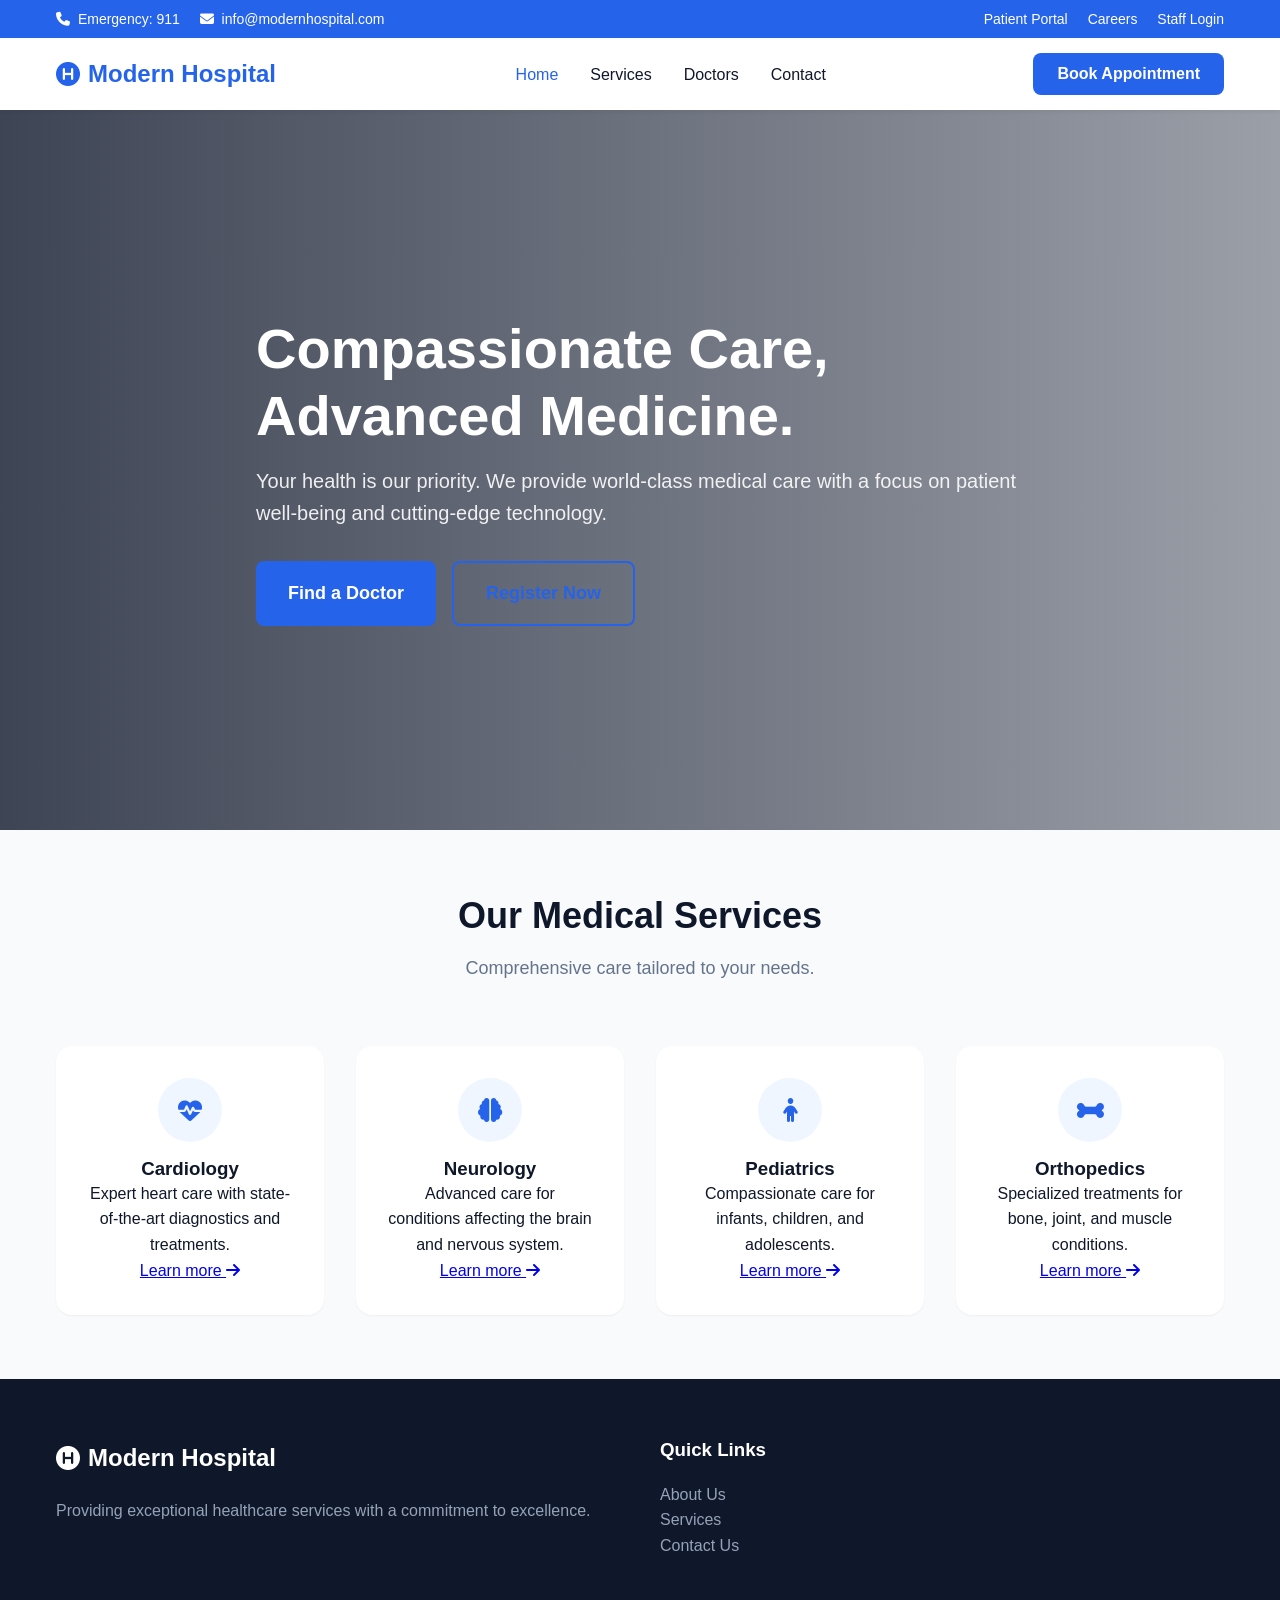
==== commit 3e756115: "Add files via upload" ====
--- a/index.html
+++ b/index.html
@@ -3,125 +3,154 @@
 <head>
     <meta charset="UTF-8">
     <meta name="viewport" content="width=device-width, initial-scale=1.0">
-    <meta name="description" content="Modern Hospital - World-class healthcare and compassionate medical care.">
-    <title>Modern Hospital | Compassionate Care, Advanced Medicine.</title>
-    <link rel="stylesheet" href="style.css?v=elite_v1">
+    <meta name="description" content="Modern and Trustworthy Hospital - Providing world-class healthcare.">
+    <title>Modern Hospital | World-Class Healthcare</title>
+    <link rel="stylesheet" href="style.css?v=6">
     <link rel="stylesheet" href="https://cdnjs.cloudflare.com/ajax/libs/font-awesome/6.4.0/css/all.min.css">
 </head>
 <body>
+    <!-- Top Bar -->
+    <div class="top-bar">
+        <div class="container top-bar-content">
+            <div class="contact-info">
+                <span><i class="fas fa-phone"></i> Emergency: 911</span>
+                <span><i class="fas fa-envelope"></i> info@modernhospital.com</span>
+            </div>
+            <div class="quick-links" id="topbarLinks">
+                <a href="login.html?role=patient">Patient Portal</a>
+                <a href="#">Careers</a>
+                <a href="login.html?role=staff">Staff Login</a>
+            </div>
+        </div>
+    </div>
 
     <!-- Header / Navigation -->
     <header class="header">
-        <div class="header-content">
-            <a href="index.html" class="logo">
+        <div class="container header-content">
+            <div class="logo">
                 <i class="fas fa-hospital-symbol"></i>
                 <span>Modern <strong>Hospital</strong></span>
-            </a>
+            </div>
             <nav class="main-nav">
                 <ul>
-                    <li><a href="#about">Home</a></li>
+                    <li><a href="#about" class="active">Home</a></li>
                     <li><a href="#services">Services</a></li>
                     <li><a href="doctors.html">Doctors</a></li>
                     <li><a href="#contact">Contact</a></li>
                 </ul>
             </nav>
-            <div class="mobile-menu-toggle" id="mobileMenuToggle">
-                <i class="fas fa-bars"></i>
+            <div class="header-actions" id="headerActions">
+                <button class="btn btn-primary nav-appointment-btn" onclick="handleBookAppointment()">Book Appointment</button>
+                <button class="mobile-menu-toggle" id="mobileMenuToggle">
+                    <i class="fas fa-bars"></i>
+                </button>
             </div>
         </div>
     </header>
 
+    <!-- Mobile Menu Overlay -->
+    <div class="mobile-nav-overlay" id="mobileNavOverlay">
+        <div class="mobile-nav-content">
+            <div class="mobile-nav-header">
+                <div class="logo">
+                    <i class="fas fa-hospital-symbol"></i>
+                    <span>Nexus<strong>Health</strong></span>
+                </div>
+                <button class="close-mobile-menu" id="closeMobileMenu">&times;</button>
+            </div>
+            <ul class="mobile-nav-links">
+                <li><a href="#about">Home</a></li>
+                <li><a href="#services">Services</a></li>
+                <li><a href="doctors.html">Doctors</a></li>
+                <li><a href="#contact">Contact</a></li>
+                <li class="divider" style="height: 1px; background: #e2e8f0; margin: 10px 0;"></li>
+                <li><a href="login.html?role=patient" style="color: #2563eb;">Patient Portal</a></li>
+                <li><a href="login.html?role=staff" style="color: #2563eb;">Staff Login</a></li>
+            </ul>
+        </div>
+    </div>
+
     <!-- Hero Section -->
     <section id="about" class="hero">
         <div class="hero-overlay"></div>
-        <div class="hero-content">
+        <div class="container hero-content">
             <h1>Compassionate Care, <br>Advanced Medicine.</h1>
             <p>Your health is our priority. We provide world-class medical care with a focus on patient well-being and cutting-edge technology.</p>
             <div class="hero-buttons">
-                <a href="doctors.html" class="btn btn-primary">Find a Doctor</a>
-                <a href="register.html" class="btn btn-secondary">Register Now</a>
+                <a href="doctors.html" class="btn btn-primary btn-large">Find a Doctor</a>
+                <a href="register.html" class="btn btn-secondary btn-large">Register Now</a>
             </div>
         </div>
     </section>
 
     <!-- Services Overview -->
-    <section id="services" class="section">
-        <div class="section-header">
-            <h2>Our Medical Services</h2>
-            <p>Comprehensive healthcare tailored to your family's needs.</p>
-        </div>
-        <div class="services-grid">
-            <div class="service-card">
-                <i class="fas fa-heartbeat"></i>
-                <h3>Cardiology</h3>
-                <p>Expert heart care with state-of-the-art diagnostics and treatments for all cardiovascular conditions.</p>
-                <a href="#">Learn More <i class="fas fa-arrow-right"></i></a>
+    <section id="services" class="services section">
+        <div class="container">
+            <div class="section-header">
+                <h2>Our Medical Services</h2>
+                <p>Comprehensive care tailored to your needs.</p>
             </div>
-            <div class="service-card">
-                <i class="fas fa-brain"></i>
-                <h3>Neurology</h3>
-                <p>Advanced care for conditions affecting the brain and nervous system, led by top specialists.</p>
-                <a href="#">Learn More <i class="fas fa-arrow-right"></i></a>
-            </div>
-            <div class="service-card">
-                <i class="fas fa-child"></i>
-                <h3>Pediatrics</h3>
-                <p>Compassionate and specialized medical care for infants, children, and adolescents.</p>
-                <a href="#">Learn More <i class="fas fa-arrow-right"></i></a>
-            </div>
-            <div class="service-card">
-                <i class="fas fa-bone"></i>
-                <h3>Orthopedics</h3>
-                <p>Specialized treatments for bone, joint, and muscle conditions to help you move freely.</p>
-                <a href="#">Learn More <i class="fas fa-arrow-right"></i></a>
+            <div class="services-grid">
+                <div class="service-card">
+                    <div class="icon-wrapper"><i class="fas fa-heartbeat"></i></div>
+                    <h3>Cardiology</h3>
+                    <p>Expert heart care with state-of-the-art diagnostics and treatments.</p>
+                    <a href="#" class="service-link">Learn more <i class="fas fa-arrow-right"></i></a>
+                </div>
+                <div class="service-card">
+                    <div class="icon-wrapper"><i class="fas fa-brain"></i></div>
+                    <h3>Neurology</h3>
+                    <p>Advanced care for conditions affecting the brain and nervous system.</p>
+                    <a href="#" class="service-link">Learn more <i class="fas fa-arrow-right"></i></a>
+                </div>
+                <div class="service-card">
+                    <div class="icon-wrapper"><i class="fas fa-child"></i></div>
+                    <h3>Pediatrics</h3>
+                    <p>Compassionate care for infants, children, and adolescents.</p>
+                    <a href="#" class="service-link">Learn more <i class="fas fa-arrow-right"></i></a>
+                </div>
+                <div class="service-card">
+                    <div class="icon-wrapper"><i class="fas fa-bone"></i></div>
+                    <h3>Orthopedics</h3>
+                    <p>Specialized treatments for bone, joint, and muscle conditions.</p>
+                    <a href="#" class="service-link">Learn more <i class="fas fa-arrow-right"></i></a>
+                </div>
             </div>
         </div>
     </section>
 
-    <!-- Patient Portal Section -->
-    <section class="portal-section">
-        <div class="portal-content">
-            <h2>Manage Your Health Online</h2>
-            <p>Access your medical records, communicate with your doctor, and request prescription refills easily through our secure Patient Portal.</p>
-            <a href="login.html?role=patient" class="btn btn-primary">Login to Patient Portal</a>
-        </div>
-    </section>
+    <!-- Floating Action Button & Bottom Nav (Mobile) -->
+    <button class="fab-button" onclick="handleBookAppointment()">
+        <i class="fas fa-calendar-plus"></i>
+    </button>
 
-    <!-- Footer -->
-    <footer id="contact" class="section" style="background: #0f172a; color: white; padding: 80px 40px;">
-        <div style="max-width: 1400px; margin: 0 auto; display: grid; grid-template-columns: repeat(auto-fit, minmax(250px, 1fr)); gap: 48px;">
+    <nav class="bottom-nav">
+        <a href="#about" class="bottom-nav-item active"><i class="fas fa-home"></i><span>Home</span></a>
+        <a href="doctors.html" class="bottom-nav-item"><i class="fas fa-user-md"></i><span>Doctors</span></a>
+        <a href="#services" class="bottom-nav-item"><i class="fas fa-briefcase-medical"></i><span>Services</span></a>
+        <a href="login.html?role=patient" class="bottom-nav-item"><i class="fas fa-user"></i><span>Account</span></a>
+    </nav>
+
+    <footer id="contact" class="footer" style="background: #0f172a; color: white; padding: 60px 0;">
+        <div class="container" style="display: grid; grid-template-columns: repeat(auto-fit, minmax(250px, 1fr)); gap: 40px;">
             <div>
-                <div class="logo" style="color: white; margin-bottom: 24px;">
+                <div class="logo" style="color: white; margin-bottom: 20px;">
                     <i class="fas fa-hospital-symbol"></i>
                     <span>Modern <strong>Hospital</strong></span>
                 </div>
-                <p style="color: #94a3b8;">Providing world-class medical care with a focus on patient well-being and advanced technology.</p>
+                <p style="color: #94a3b8;">Providing exceptional healthcare services with a commitment to excellence.</p>
             </div>
             <div>
-                <h4 style="margin-bottom: 24px; font-size: 1.25rem;">Quick Links</h4>
-                <ul style="list-style: none; display: grid; gap: 12px;">
+                <h3 style="margin-bottom: 20px;">Quick Links</h3>
+                <ul style="list-style: none;">
                     <li><a href="#" style="color: #94a3b8; text-decoration: none;">About Us</a></li>
-                    <li><a href="#" style="color: #94a3b8; text-decoration: none;">Our Services</a></li>
-                    <li><a href="#" style="color: #94a3b8; text-decoration: none;">Find a Doctor</a></li>
+                    <li><a href="#" style="color: #94a3b8; text-decoration: none;">Services</a></li>
+                    <li><a href="#" style="color: #94a3b8; text-decoration: none;">Contact Us</a></li>
                 </ul>
-            </div>
-            <div>
-                <h4 style="margin-bottom: 24px; font-size: 1.25rem;">Contact Us</h4>
-                <p style="color: #94a3b8; margin-bottom: 12px;"><i class="fas fa-phone" style="margin-right: 12px;"></i> Emergency: 911</p>
-                <p style="color: #94a3b8; margin-bottom: 12px;"><i class="fas fa-envelope" style="margin-right: 12px;"></i> info@modernhospital.com</p>
-                <p style="color: #94a3b8;"><i class="fas fa-map-marker-alt" style="margin-right: 12px;"></i> 123 Health Ave, Medical City</p>
             </div>
         </div>
     </footer>
 
-    <!-- Bottom Navigation Bar (Mobile) -->
-    <nav class="bottom-nav">
-        <a href="#about" class="active"><i class="fas fa-home"></i><span>Home</span></a>
-        <a href="doctors.html"><i class="fas fa-user-md"></i><span>Doctors</span></a>
-        <a href="#services"><i class="fas fa-briefcase-medical"></i><span>Services</span></a>
-        <a href="login.html?role=patient"><i class="fas fa-user"></i><span>Profile</span></a>
-    </nav>
-
     <script src="script.js"></script>
 </body>
 </html>
--- a/style.css
+++ b/style.css
@@ -1,24 +1,43 @@
 /* ==========================================================================
-   Modern Hospital - Global Design System (v2.0 Elite)
+   Modern Hospital - Global Design System (v1.0)
    ========================================================================== */
-@import url('https://fonts.googleapis.com/css2?family=Inter:wght@300;400;500;600;700;800&display=swap');
-
 :root {
-    --primary: #0284c7;
-    --primary-dark: #0369a1;
+    /* Color Palette */
+    --primary: #2563eb;
+    --primary-dark: #1d4ed8;
     --secondary: #0ea5e9;
-    --accent: #22c55e;
+    --accent: #f59e0b;
+    --danger: #ef4444;
+    --success: #10b981;
     --background: #f8fafc;
     --surface: #ffffff;
+    --border: #e2e8f0;
+    
+    /* Typography */
     --text-main: #0f172a;
     --text-muted: #64748b;
-    --border-radius: 12px;
-    --shadow-soft: 0 4px 20px rgba(0, 0, 0, 0.05);
-    --shadow-md: 0 10px 30px rgba(0, 0, 0, 0.08);
-    --transition: all 0.3s cubic-bezier(0.4, 0, 0.2, 1);
-    --header-height: 80px;
-}
-
+    --text-light: #94a3b8;
+    
+    /* Spacing */
+    --spacing-xs: 0.5rem;
+    --spacing-sm: 1rem;
+    --spacing-md: 2rem;
+    --spacing-lg: 4rem;
+    --spacing-xl: 8rem;
+    
+    /* Borders & Shadows */
+    --border-radius-sm: 0.375rem;
+    --border-radius-md: 0.5rem;
+    --border-radius-lg: 1rem;
+    --shadow-sm: 0 1px 2px 0 rgba(0, 0, 0, 0.05);
+    --shadow-md: 0 4px 6px -1px rgba(0, 0, 0, 0.1), 0 2px 4px -1px rgba(0, 0, 0, 0.06);
+    --shadow-lg: 0 10px 15px -3px rgba(0, 0, 0, 0.1), 0 4px 6px -2px rgba(0, 0, 0, 0.05);
+    
+    /* Transitions */
+    --transition: all 0.3s ease;
+}
+
+/* Reset & Base Styles */
 * {
     margin: 0;
     padding: 0;
@@ -27,345 +46,406 @@
 
 html {
     scroll-behavior: smooth;
+    font-size: 16px;
+}
+
+@media (max-width: 768px) {
+    html { font-size: 14px; }
 }
 
 body {
-    font-family: 'Inter', sans-serif;
+    font-family: 'Inter', -apple-system, BlinkMacSystemFont, "Segoe UI", Roboto, Helvetica, Arial, sans-serif;
     background-color: var(--background);
     color: var(--text-main);
     line-height: 1.6;
-    overflow-x: hidden;
-}
-
-/* --- Navigation & Header --- */
+}
+
+.container {
+    width: 100%;
+    max-width: 1200px;
+    margin: 0 auto;
+    padding: 0 var(--spacing-sm);
+}
+
+.section {
+    padding: var(--spacing-lg) 0;
+}
+
+/* Typography */
+h1, h2, h3, h4 {
+    font-weight: 700;
+    line-height: 1.2;
+}
+
+.section-header {
+    text-align: center;
+    margin-bottom: var(--spacing-lg);
+}
+
+.section-header h2 {
+    font-size: 2.25rem;
+    margin-bottom: var(--spacing-sm);
+}
+
+.section-header p {
+    color: var(--text-muted);
+    font-size: 1.125rem;
+}
+
+/* Buttons */
+.btn {
+    display: inline-flex;
+    align-items: center;
+    justify-content: center;
+    padding: 0.75rem 1.5rem;
+    font-size: 1rem;
+    font-weight: 600;
+    border-radius: var(--border-radius-md);
+    cursor: pointer;
+    transition: var(--transition);
+    border: none;
+    text-decoration: none;
+}
+
+.btn-primary {
+    background-color: var(--primary);
+    color: white;
+}
+
+.btn-primary:hover {
+    background-color: var(--primary-dark);
+    transform: translateY(-1px);
+}
+
+.btn-secondary {
+    background-color: transparent;
+    color: var(--primary);
+    border: 2px solid var(--primary);
+}
+
+.btn-secondary:hover {
+    background-color: var(--primary);
+    color: white;
+}
+
+.btn-large {
+    padding: 1rem 2rem;
+    font-size: 1.125rem;
+}
+
+/* Header & Navigation */
 .header {
-    height: var(--header-height);
-    background: rgba(255, 255, 255, 0.95);
-    backdrop-filter: blur(10px);
+    background-color: var(--surface);
+    box-shadow: var(--shadow-sm);
+    position: sticky;
+    top: 0;
+    z-index: 100;
+}
+
+.top-bar {
+    background-color: var(--primary);
+    color: white;
+    padding: var(--spacing-xs) 0;
+    font-size: 0.875rem;
+}
+
+.top-bar-content {
+    display: flex;
+    justify-content: space-between;
+    align-items: center;
+}
+
+.contact-info span {
+    margin-right: var(--spacing-sm);
+}
+
+.contact-info i {
+    margin-right: 4px;
+}
+
+.quick-links a {
+    color: white;
+    text-decoration: none;
+    margin-left: var(--spacing-sm);
+}
+
+.header-content {
+    display: flex;
+    justify-content: space-between;
+    align-items: center;
+    height: 4.5rem;
+}
+
+.logo {
+    display: flex;
+    align-items: center;
+    font-size: 1.5rem;
+    color: var(--primary);
+    font-weight: 700;
+    white-space: nowrap;
+}
+
+.logo i {
+    margin-right: var(--spacing-xs);
+}
+
+.main-nav ul {
+    display: flex;
+    list-style: none;
+}
+
+.main-nav li {
+    margin-left: var(--spacing-md);
+}
+
+.main-nav a {
+    text-decoration: none;
+    color: var(--text-main);
+    font-weight: 500;
+    transition: var(--transition);
+}
+
+.main-nav a:hover, .main-nav a.active {
+    color: var(--primary);
+}
+
+/* Mobile Menu Toggle */
+.mobile-menu-toggle {
+    display: none;
+    font-size: 1.5rem;
+    color: var(--text-main);
+    padding: 8px;
+    border-radius: var(--border-radius-md);
+}
+
+.mobile-nav-overlay {
     position: fixed;
+    inset: 0;
+    background: rgba(15, 23, 42, 0.5);
+    backdrop-filter: blur(8px);
+    z-index: 1000;
+    opacity: 0;
+    visibility: hidden;
+    transition: all 0.3s ease;
+}
+
+.mobile-nav-overlay.active {
+    opacity: 1;
+    visibility: visible;
+}
+
+.mobile-nav-content {
+    position: absolute;
+    top: 0;
+    right: -100%;
+    width: 80%;
+    max-width: 350px;
+    height: 100%;
+    background: var(--surface);
+    padding: 32px;
+    transition: right 0.3s ease;
+    display: flex;
+    flex-direction: column;
+}
+
+.mobile-nav-overlay.active .mobile-nav-content {
+    right: 0;
+}
+
+.mobile-nav-header {
+    display: flex;
+    justify-content: space-between;
+    align-items: center;
+    margin-bottom: 48px;
+}
+
+.close-mobile-menu {
+    font-size: 2rem;
+    color: var(--text-muted);
+}
+
+.mobile-nav-links {
+    display: flex;
+    flex-direction: column;
+    gap: 24px;
+}
+
+.mobile-nav-links a {
+    font-size: 1.25rem;
+    font-weight: 600;
+    color: var(--text-main);
+    text-decoration: none;
+}
+
+/* Hero Section */
+.hero {
+    position: relative;
+    height: 80vh;
+    min-height: 500px;
+    background: url('https://images.unsplash.com/photo-1519494026892-80bbd2d6fd0d?auto=format&fit=crop&q=80&w=2000') center/cover no-repeat;
+    display: flex;
+    align-items: center;
+    color: white;
+}
+
+.hero-overlay {
+    position: absolute;
     top: 0;
     left: 0;
     width: 100%;
-    z-index: 1000;
-    border-bottom: 1px solid rgba(0,0,0,0.05);
-    box-shadow: var(--shadow-soft);
-}
-
-.header-content {
-    max-width: 1400px;
     height: 100%;
-    margin: 0 auto;
-    padding: 0 40px;
-    display: flex;
-    justify-content: space-between; /* LOGO LEFT, MENU RIGHT */
-    align-items: center;
-}
-
-.logo {
-    display: flex;
-    align-items: center;
-    gap: 12px;
-    font-size: 1.5rem;
-    font-weight: 800;
-    color: var(--primary);
-    cursor: pointer;
-    text-decoration: none;
-}
-
-.main-nav ul {
-    display: flex;
-    gap: 32px;
-    list-style: none;
-}
-
-.main-nav a {
-    text-decoration: none;
-    color: var(--text-main);
-    font-weight: 600;
-    font-size: 0.95rem;
-    transition: var(--transition);
-}
-
-.main-nav a:hover {
-    color: var(--primary);
-}
-
-/* --- Hero Section --- */
-.hero {
-    margin-top: 0;
-    height: 90vh;
-    min-height: 650px;
-    position: relative;
-    background: url('hospital_hero_bg_1776686499551.png') center/cover no-repeat;
-    display: flex;
-    align-items: center;
-}
-
-.hero-overlay {
-    position: absolute;
-    inset: 0;
-    background: linear-gradient(90deg, rgba(15, 23, 42, 0.85) 0%, rgba(15, 23, 42, 0.3) 100%);
+    background: linear-gradient(to right, rgba(15, 23, 42, 0.8), rgba(15, 23, 42, 0.4));
 }
 
 .hero-content {
     position: relative;
-    max-width: 850px;
-    margin: 0 auto;
-    width: 100%;
-    padding: 0 40px;
-    color: white;
-    z-index: 10;
+    max-width: 800px;
+    z-index: 1;
 }
 
 .hero-content h1 {
-    font-size: clamp(2.5rem, 8vw, 4.5rem);
-    line-height: 1.1;
-    font-weight: 800;
-    margin-bottom: 24px;
+    font-size: clamp(2.2rem, 8vw, 3.5rem);
+    margin-bottom: var(--spacing-sm);
 }
 
 .hero-content p {
-    font-size: clamp(1.1rem, 2vw, 1.35rem);
-    margin-bottom: 48px;
-    color: rgba(255,255,255,0.9);
-    max-width: 600px;
+    font-size: clamp(1rem, 2vw, 1.25rem);
+    margin-bottom: var(--spacing-md);
+    opacity: 0.9;
 }
 
 .hero-buttons {
     display: flex;
-    gap: 20px;
-}
-
-.btn {
-    padding: 18px 36px;
-    border-radius: var(--border-radius);
-    font-weight: 700;
-    text-decoration: none;
-    transition: var(--transition);
-    cursor: pointer;
-    display: inline-flex;
-    align-items: center;
-    justify-content: center;
-    border: none;
-    font-size: 1rem;
-}
-
-.btn-primary {
-    background: var(--primary);
-    color: white;
-}
-
-.btn-primary:hover {
-    background: var(--primary-dark);
-    transform: translateY(-3px);
-    box-shadow: 0 10px 20px rgba(2, 132, 199, 0.3);
-}
-
-.btn-secondary {
-    background: rgba(255,255,255,0.1);
-    color: white;
-    border: 2px solid rgba(255,255,255,0.3);
-    backdrop-filter: blur(5px);
-}
-
-.btn-secondary:hover {
-    background: white;
-    color: var(--text-main);
-    transform: translateY(-3px);
-}
-
-/* --- Services Section --- */
-.section {
-    padding: 120px 40px;
-    max-width: 1400px;
-    margin: 0 auto;
-}
-
-.section-header {
-    margin-bottom: 72px;
-    text-align: left; /* Aligned Left as per rules */
-}
-
-.section-header h2 {
-    font-size: 2.75rem;
-    font-weight: 800;
-    margin-bottom: 16px;
-    color: var(--text-main);
-}
-
-.section-header p {
-    font-size: 1.1rem;
-    color: var(--text-muted);
-}
-
+    gap: var(--spacing-sm);
+}
+
+/* Services Grid */
 .services-grid {
     display: grid;
-    grid-template-columns: repeat(auto-fit, minmax(300px, 1fr));
-    gap: 32px;
+    grid-template-columns: repeat(auto-fit, minmax(250px, 1fr));
+    gap: var(--spacing-md);
 }
 
 .service-card {
-    background: white;
-    padding: 48px;
-    border-radius: var(--border-radius);
-    box-shadow: var(--shadow-soft);
-    border: 1px solid rgba(0,0,0,0.04);
+    background-color: var(--surface);
+    padding: var(--spacing-md);
+    border-radius: var(--border-radius-lg);
+    box-shadow: var(--shadow-sm);
     transition: var(--transition);
+    text-align: center;
 }
 
 .service-card:hover {
-    transform: translateY(-10px);
+    transform: translateY(-5px);
     box-shadow: var(--shadow-md);
 }
 
-.service-card i {
-    font-size: 3rem;
+.icon-wrapper {
+    width: 64px;
+    height: 64px;
+    background-color: #eff6ff;
     color: var(--primary);
-    margin-bottom: 28px;
-    display: block;
-}
-
-.service-card h3 {
-    font-size: 1.6rem;
-    font-weight: 700;
-    margin-bottom: 20px;
-}
-
-.service-card p {
-    color: var(--text-muted);
-    margin-bottom: 32px;
-}
-
-.service-card a {
-    color: var(--primary);
-    text-decoration: none;
-    font-weight: 800;
-    display: flex;
-    align-items: center;
-    gap: 10px;
-    font-size: 1rem;
-}
-
-/* --- Patient Portal Section --- */
-.portal-section {
-    background: #f1f5f9;
-    text-align: center; /* Center aligned as per rules */
-    padding: 100px 40px;
+    border-radius: 50%;
+    display: flex;
+    align-items: center;
+    justify-content: center;
+    font-size: 1.5rem;
+    margin: 0 auto var(--spacing-sm);
+}
+
+/* Patient Portal CTA */
+.portal-cta {
+    background-color: #eff6ff;
 }
 
 .portal-content {
-    max-width: 800px;
-    margin: 0 auto;
-}
-
-.portal-content h2 {
-    font-size: 3rem;
-    font-weight: 800;
-    margin-bottom: 24px;
-}
-
-.portal-content p {
-    font-size: 1.2rem;
-    color: var(--text-muted);
-    margin-bottom: 48px;
-}
-
-/* --- Auth Pages (Login/Register) --- */
-.auth-page {
-    background: linear-gradient(135deg, #f0f9ff 0%, #e0f2fe 100%);
-    min-height: 100vh;
-    display: flex;
-    align-items: center;
-    justify-content: center;
-    padding: 40px 20px;
-}
-
-.auth-card {
-    background: white;
-    padding: 56px;
-    border-radius: 20px;
-    box-shadow: var(--shadow-md);
-    width: 100%;
-    max-width: 550px;
-}
-
-.auth-card h2 {
-    font-size: 2rem;
-    font-weight: 800;
-    margin-bottom: 32px;
-    text-align: center;
-}
-
-.form-group {
-    margin-bottom: 24px;
-}
-
-.form-group label {
-    display: block;
-    font-weight: 700;
-    font-size: 0.9rem;
-    margin-bottom: 10px;
-}
-
-.form-group input, .form-group select {
-    width: 100%;
-    padding: 14px 18px;
-    border: 2px solid #e2e8f0;
-    border-radius: var(--border-radius);
-    font-size: 1rem;
-    transition: var(--transition);
-}
-
-.form-group input:focus {
-    border-color: var(--primary);
-    outline: none;
-    box-shadow: 0 0 0 4px rgba(2, 132, 199, 0.1);
-}
-
-/* --- Mobile Responsive --- */
-.mobile-menu-toggle {
-    display: none;
-    font-size: 2rem;
-    cursor: pointer;
-}
-
-@media (max-width: 768px) {
-    .main-nav { display: none; }
-    .mobile-menu-toggle { display: block; }
-    
-    .hero-content { padding: 0 20px; }
-    .hero-buttons { flex-direction: column; }
-    
-    .section { padding: 80px 20px; }
-    .hero-content h1 { font-size: 3rem; }
-}
-
-/* Bottom Nav for Mobile App feel */
+    display: flex;
+    align-items: center;
+    justify-content: space-between;
+    gap: var(--spacing-lg);
+}
+
+/* Bottom Navigation Bar (Mobile App UI) */
 .bottom-nav {
     display: none;
     position: fixed;
     bottom: 0;
-    width: 100%;
+    left: 0;
+    right: 0;
     height: 70px;
-    background: white;
-    border-top: 1px solid #e2e8f0;
+    background: rgba(255, 255, 255, 0.85);
+    backdrop-filter: blur(15px);
+    -webkit-backdrop-filter: blur(15px);
+    border-top: 1px solid rgba(0, 0, 0, 0.05);
     z-index: 1000;
     justify-content: space-around;
     align-items: center;
-}
-
-.bottom-nav a {
+    padding-bottom: env(safe-area-inset-bottom);
+    box-shadow: 0 -5px 20px rgba(0,0,0,0.05);
+}
+
+.bottom-nav-item {
     display: flex;
     flex-direction: column;
     align-items: center;
+    gap: 4px;
+    color: var(--text-muted);
     font-size: 0.75rem;
-    color: var(--text-muted);
+    font-weight: 600;
     text-decoration: none;
 }
 
-.bottom-nav a.active { color: var(--primary); }
-.bottom-nav i { font-size: 1.4rem; margin-bottom: 4px; }
-
+.bottom-nav-item i { font-size: 1.35rem; }
+.bottom-nav-item.active { color: var(--primary); }
+
+/* Floating Action Button (FAB) */
+.fab-button {
+    display: none;
+    position: fixed;
+    bottom: 90px;
+    right: 20px;
+    width: 60px;
+    height: 60px;
+    background: linear-gradient(135deg, var(--primary), var(--secondary));
+    color: white;
+    border: none;
+    border-radius: 50%;
+    font-size: 1.5rem;
+    box-shadow: 0 10px 25px rgba(37, 99, 235, 0.4);
+    z-index: 999;
+    align-items: center;
+    justify-content: center;
+}
+
+/* Responsive */
 @media (max-width: 768px) {
-    .bottom-nav { display: flex; }
-}
+    .top-bar, .main-nav, .nav-appointment-btn { display: none; }
+    .mobile-menu-toggle, .bottom-nav, .fab-button { display: flex; }
+    
+    .hero-buttons { flex-direction: row; gap: 10px; }
+    .hero-buttons .btn { flex: 1; padding: 12px; font-size: 0.9rem; }
+    
+    .footer { padding-bottom: 90px; }
+}
+
+/* Glassmorphism Auth Cards */
+.auth-page {
+    background: linear-gradient(135deg, #f0f9ff 0%, #e0f2fe 100%);
+    min-height: 100vh;
+    display: flex;
+    align-items: center;
+    justify-content: center;
+    padding: 40px 20px;
+}
+
+.auth-card {
+    background: rgba(255, 255, 255, 0.85);
+    backdrop-filter: blur(20px);
+    -webkit-backdrop-filter: blur(20px);
+    border: 1px solid rgba(255, 255, 255, 0.3);
+    border-radius: 24px;
+    padding: 40px;
+    width: 100%;
+    max-width: 500px;
+    box-shadow: 0 25px 50px -12px rgba(0, 0, 0, 0.1);
+}
